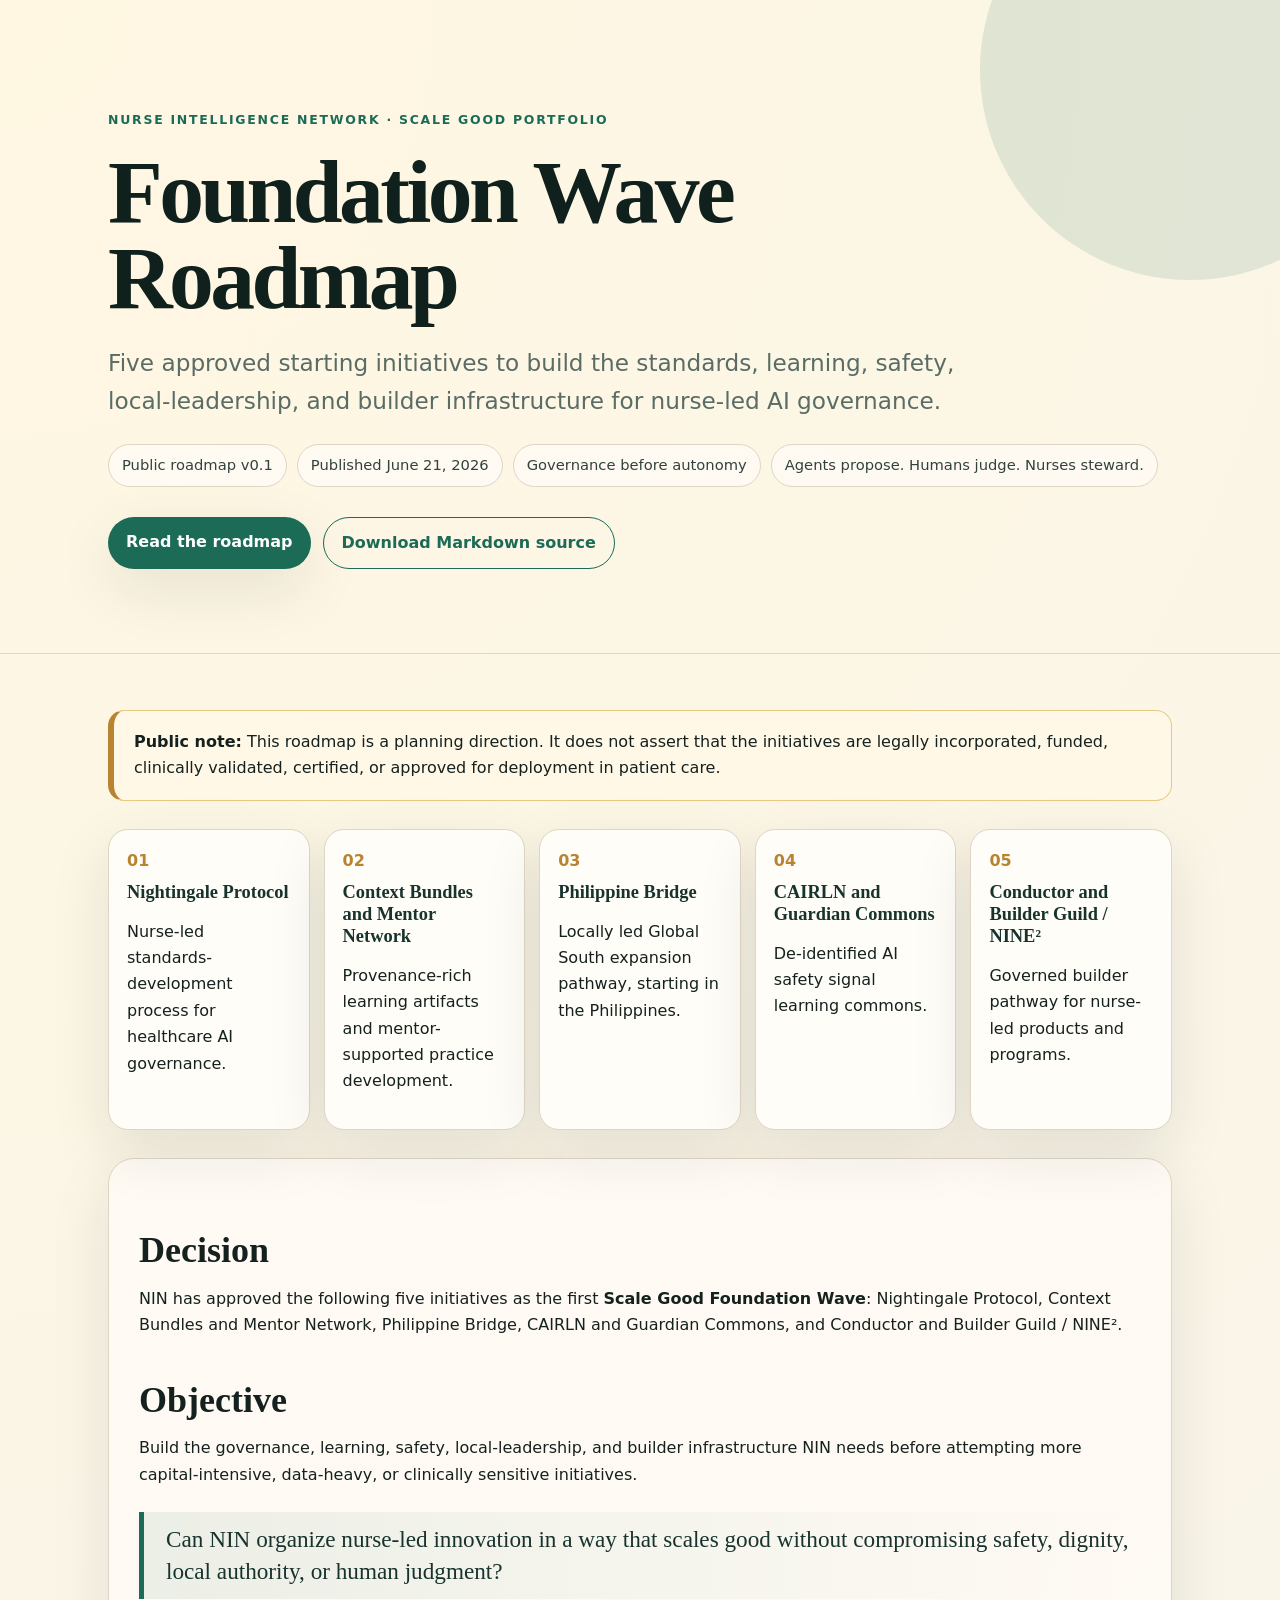
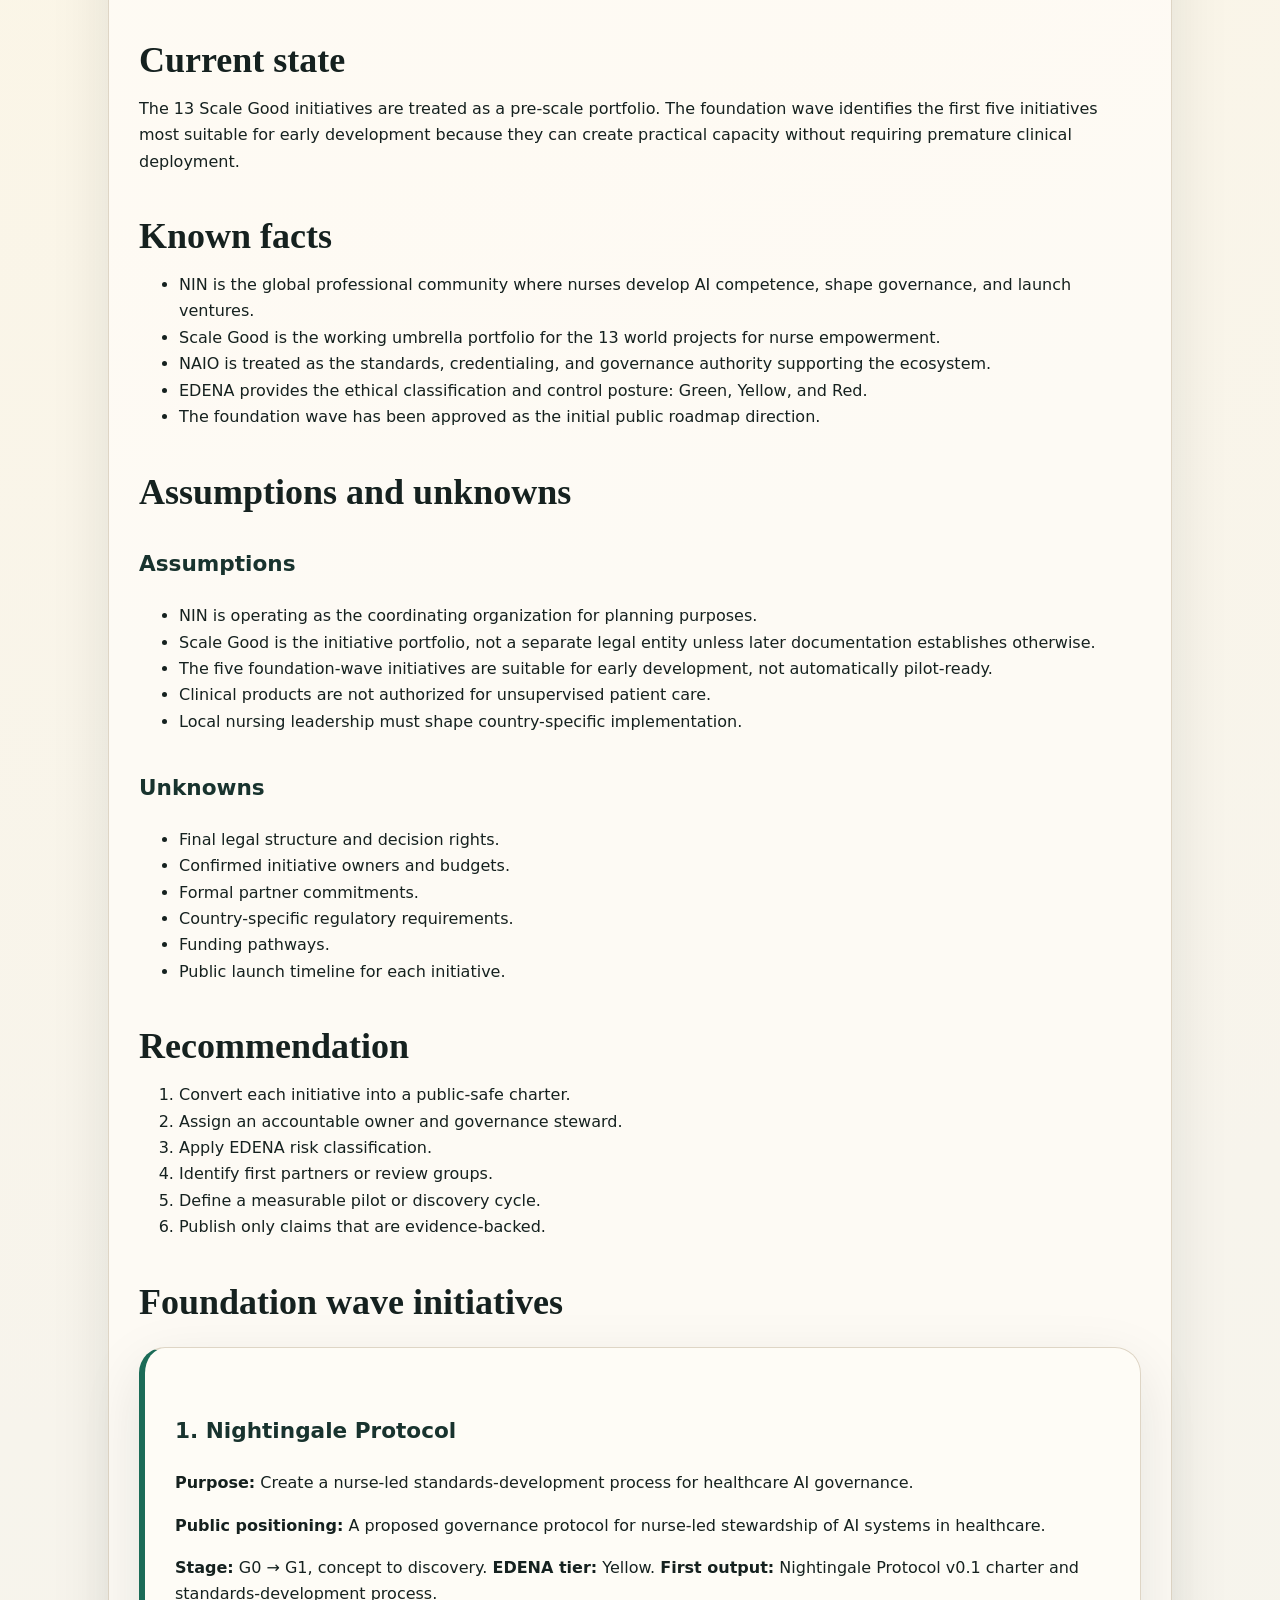
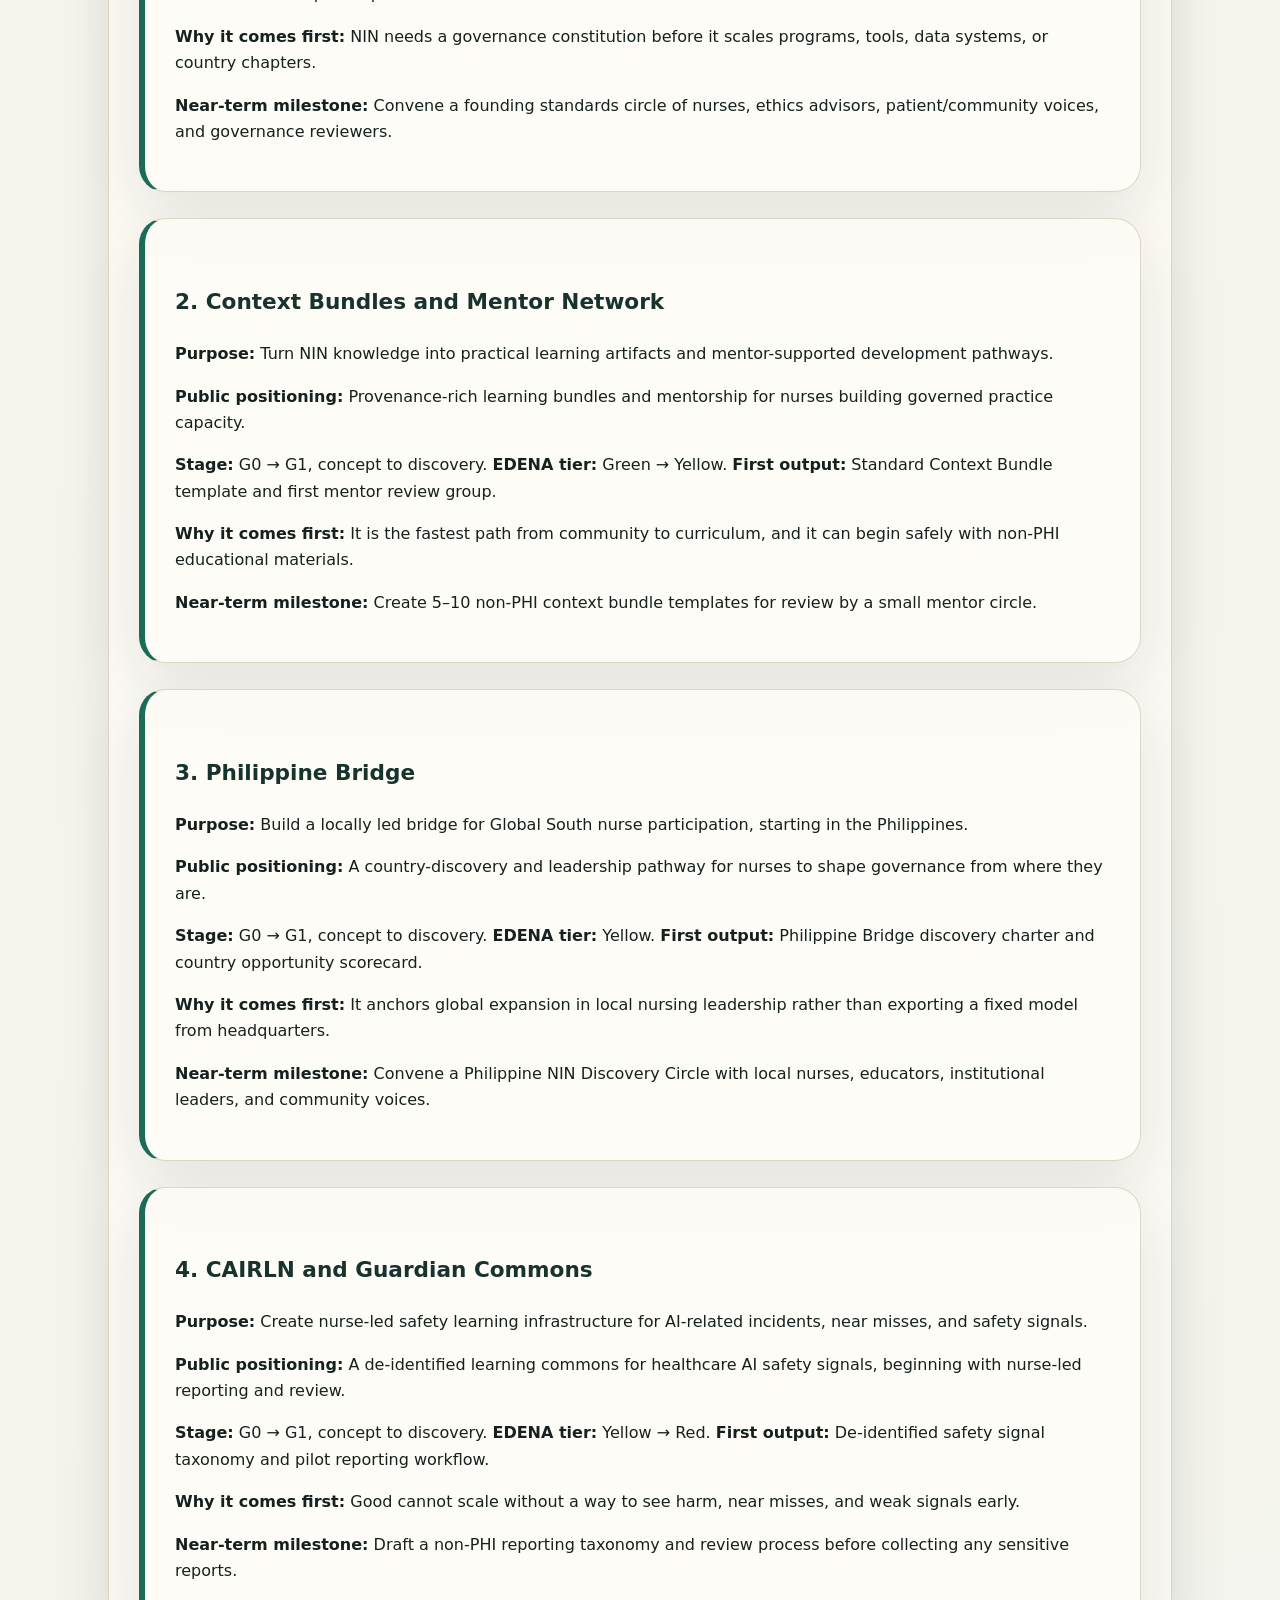
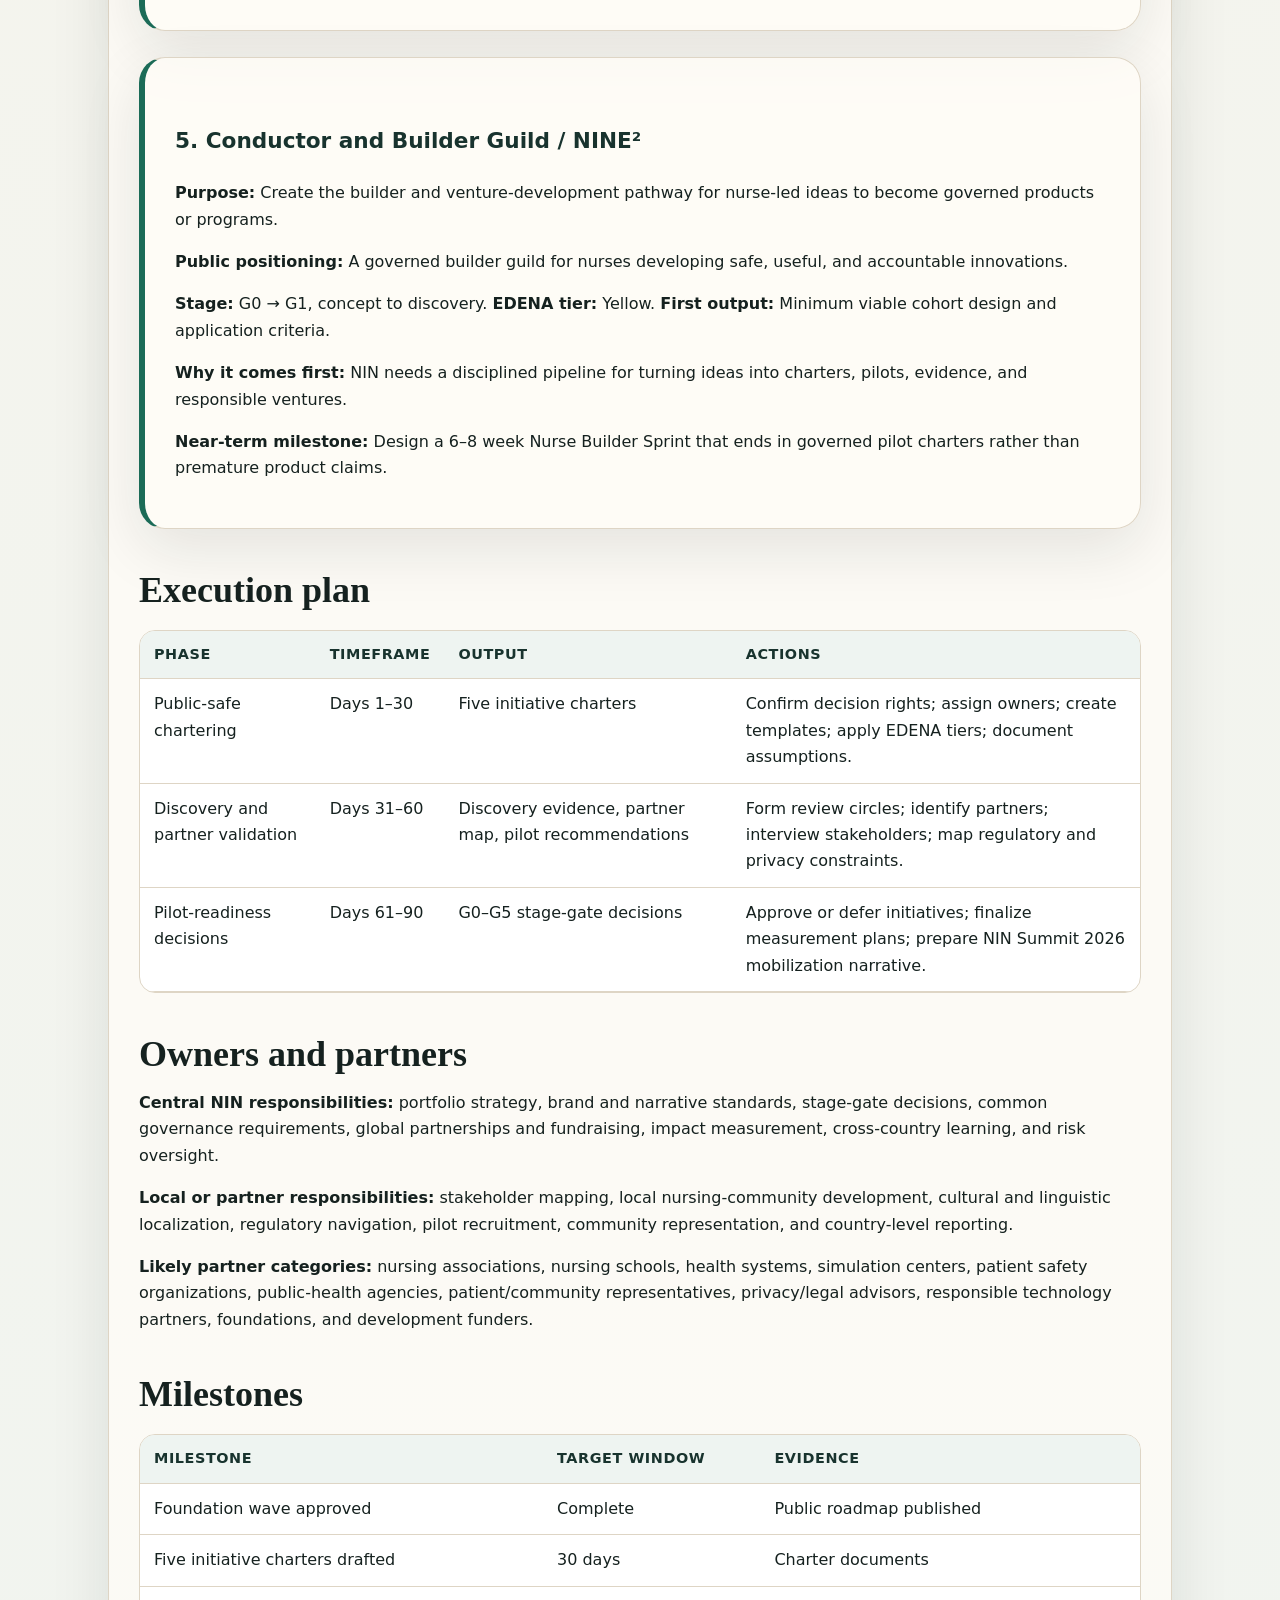
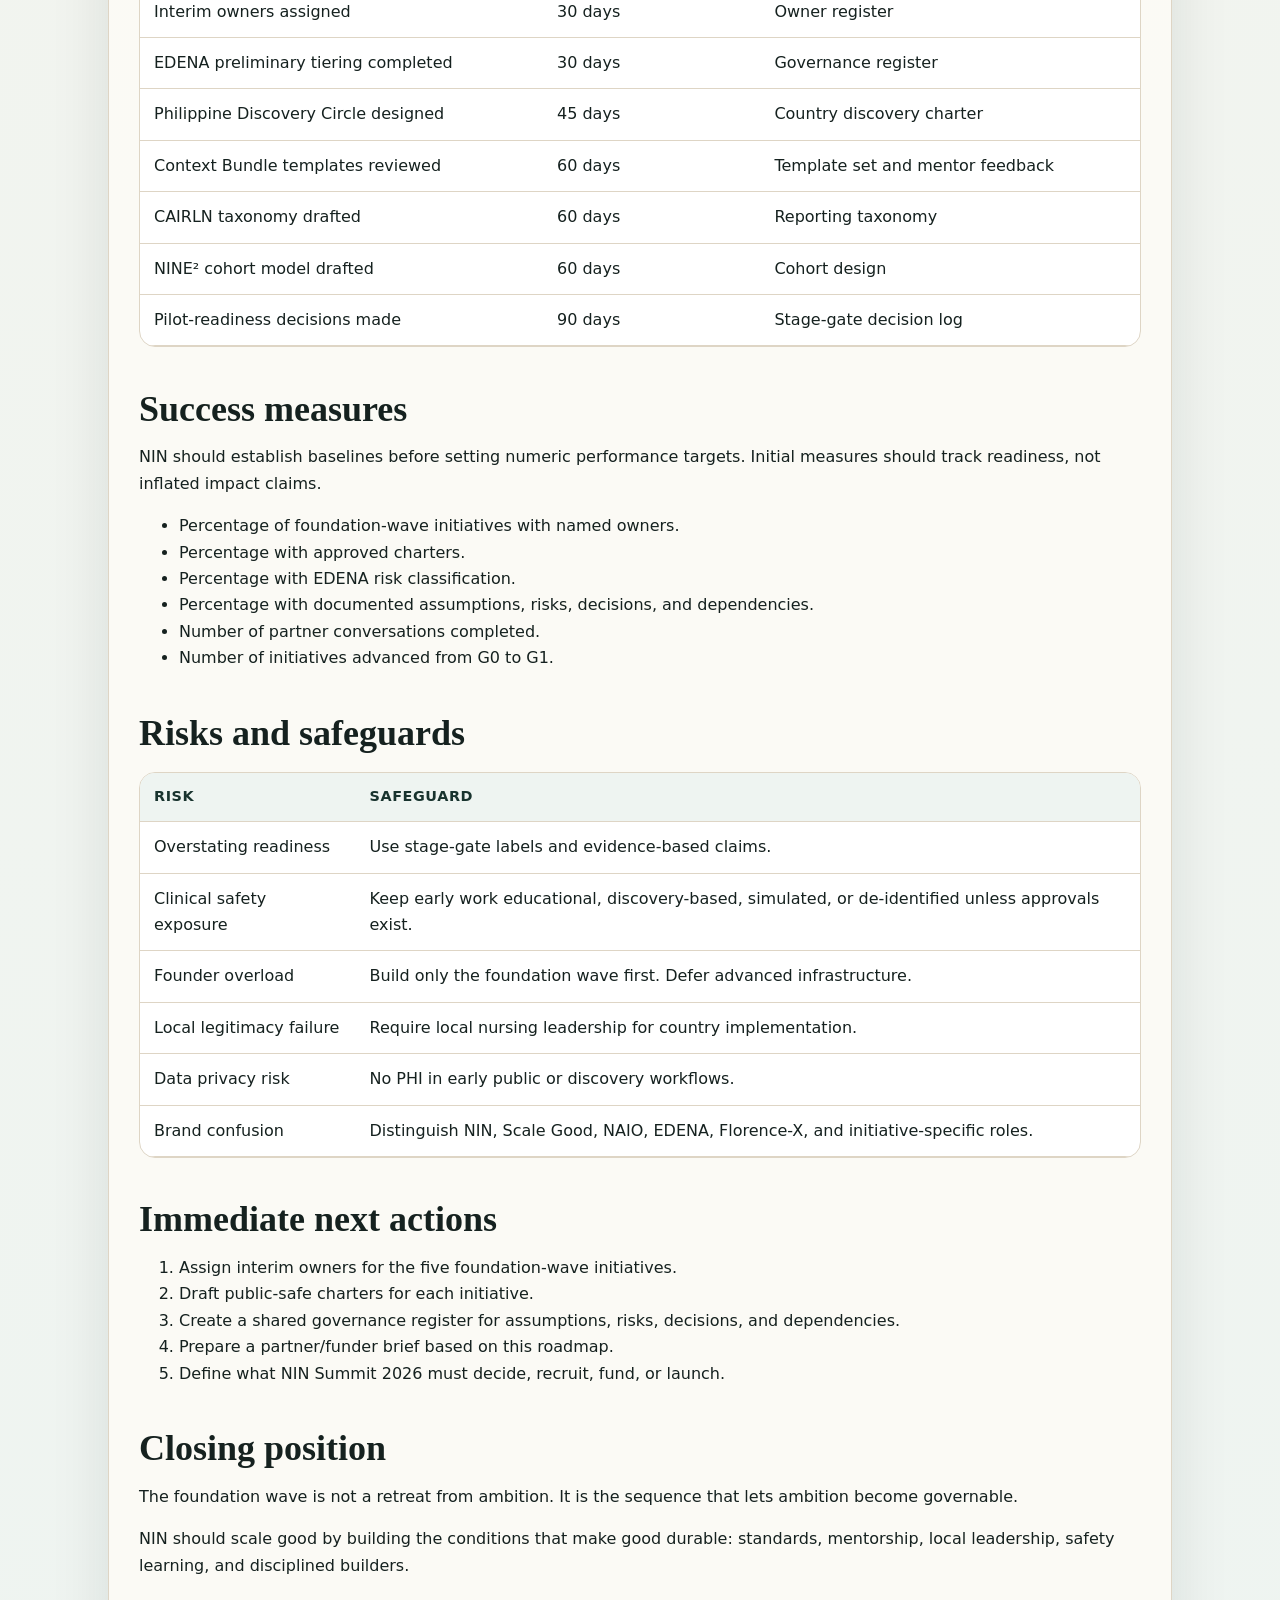
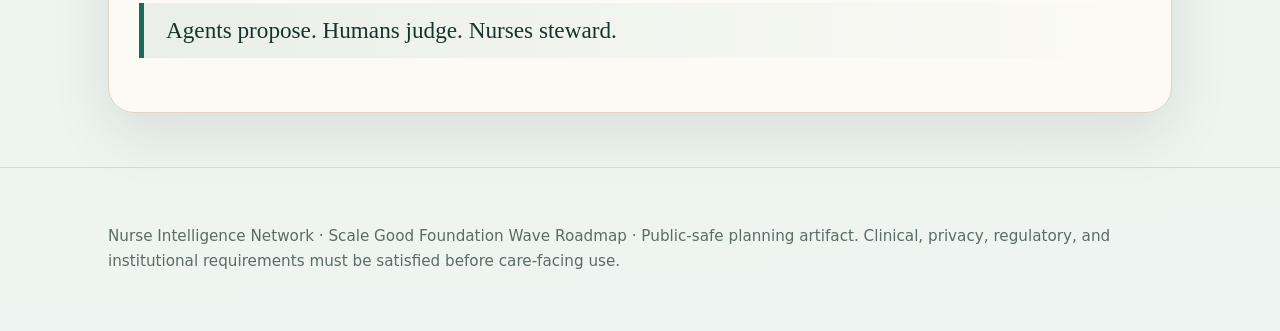
==== index.html @ 6e4630a0 "Publish Scale Good foundation wave roadmap" ====
<!doctype html>
<html lang="en">
<head>
  <meta charset="utf-8">
  <meta name="viewport" content="width=device-width, initial-scale=1">
  <title>Scale Good Foundation Wave Roadmap | Nurse Intelligence Network</title>
  <meta name="description" content="Public roadmap for the approved Scale Good Foundation Wave: five early initiatives for nurse-led AI governance, learning, safety, global leadership, and builder capacity.">
  <meta property="og:title" content="Scale Good Foundation Wave Roadmap">
  <meta property="og:description" content="NIN public roadmap for Nightingale Protocol, Context Bundles and Mentor Network, Philippine Bridge, CAIRLN and Guardian Commons, and NINE².">
  <meta property="og:type" content="website">
  <style>
    :root{--ink:#15211f;--muted:#5a6c66;--bg:#f7f4ec;--panel:#fffdf7;--line:#ded5c5;--green:#1b6b57;--gold:#b88431;--shadow:0 20px 60px rgba(21,33,31,.10)}
    *{box-sizing:border-box} body{margin:0;font-family:Inter,ui-sans-serif,system-ui,-apple-system,BlinkMacSystemFont,"Segoe UI",sans-serif;background:radial-gradient(circle at top left,#fff7e2 0,#f7f4ec 36%,#eef4f1 100%);color:var(--ink);line-height:1.65} a{color:var(--green);font-weight:700}.wrap{max-width:1120px;margin:0 auto;padding:28px}.hero{padding:82px 28px 56px;border-bottom:1px solid var(--line);position:relative;overflow:hidden}.hero:before{content:"";position:absolute;right:-120px;top:-140px;width:420px;height:420px;border-radius:50%;background:rgba(27,107,87,.12)}.eyebrow{letter-spacing:.14em;text-transform:uppercase;color:var(--green);font-weight:800;font-size:.78rem}.hero h1{font-family:Georgia,serif;font-size:clamp(2.5rem,7vw,5.7rem);line-height:.96;letter-spacing:-.04em;margin:.2em 0;color:#10201d;max-width:980px}.subtitle{font-size:clamp(1.1rem,2.1vw,1.45rem);max-width:860px;color:var(--muted)}.meta{display:flex;flex-wrap:wrap;gap:10px;margin-top:24px}.pill{border:1px solid var(--line);background:rgba(255,253,247,.72);border-radius:999px;padding:8px 13px;font-size:.92rem;color:#31423e}.cta{display:flex;flex-wrap:wrap;gap:12px;margin-top:30px}.btn{display:inline-block;text-decoration:none;border-radius:999px;padding:12px 18px;background:var(--green);color:#fff;box-shadow:var(--shadow)}.btn.secondary{background:transparent;color:var(--green);border:1px solid var(--green);box-shadow:none}.notice{background:#fff8e6;border:1px solid #e7c984;border-left:6px solid var(--gold);padding:18px 20px;border-radius:16px;margin:28px 0}.grid{display:grid;grid-template-columns:repeat(5,1fr);gap:14px;margin:28px 0}.card{background:var(--panel);border:1px solid var(--line);border-radius:20px;padding:18px;box-shadow:var(--shadow)}.card .num{color:var(--gold);font-weight:900}.card h3{font-family:Georgia,serif;margin:.35em 0;font-size:1.15rem;line-height:1.2}.section{background:rgba(255,253,247,.76);border:1px solid var(--line);border-radius:26px;padding:30px;margin:26px 0;box-shadow:var(--shadow)}main{padding:20px 0 70px}h2{font-family:Georgia,serif;font-size:2.25rem;line-height:1.05;margin:1.2em 0 .4em}h3{font-size:1.35rem;margin-top:1.6em;color:#18332e}.table-wrap{overflow-x:auto;margin:20px 0;border:1px solid var(--line);border-radius:16px;background:#fff}table{border-collapse:collapse;width:100%;min-width:720px}th,td{padding:12px 14px;border-bottom:1px solid var(--line);text-align:left;vertical-align:top}th{background:#eef4f1;color:#18332e;font-size:.9rem;text-transform:uppercase;letter-spacing:.04em}blockquote{font-family:Georgia,serif;font-size:1.45rem;line-height:1.35;color:#18332e;border-left:5px solid var(--green);padding:12px 0 12px 22px;margin:24px 0;background:linear-gradient(90deg,rgba(27,107,87,.08),transparent)}code{background:#eef4f1;border-radius:5px;padding:1px 5px}.initiative{border-left:6px solid var(--green)}.footer{border-top:1px solid var(--line);padding:28px;color:var(--muted);font-size:.95rem}.skip{position:absolute;left:-999px}.skip:focus{left:20px;top:20px;background:#fff;padding:10px;z-index:10}@media(max-width:900px){.grid{grid-template-columns:1fr 1fr}.hero{padding-top:56px}.section{padding:22px}}@media(max-width:560px){.grid{grid-template-columns:1fr}.wrap{padding:18px}.hero h1{letter-spacing:-.025em}.meta{display:block}.pill{display:inline-block;margin:4px 2px}.section{border-radius:18px}}
  </style>
</head>
<body>
<a class="skip" href="#main">Skip to content</a>
<header class="hero">
  <div class="wrap">
    <div class="eyebrow">Nurse Intelligence Network · Scale Good Portfolio</div>
    <h1>Foundation Wave Roadmap</h1>
    <p class="subtitle">Five approved starting initiatives to build the standards, learning, safety, local-leadership, and builder infrastructure for nurse-led AI governance.</p>
    <div class="meta">
      <span class="pill">Public roadmap v0.1</span>
      <span class="pill">Published June 21, 2026</span>
      <span class="pill">Governance before autonomy</span>
      <span class="pill">Agents propose. Humans judge. Nurses steward.</span>
    </div>
    <div class="cta">
      <a class="btn" href="#roadmap">Read the roadmap</a>
      <a class="btn secondary" href="assets/scale-good-foundation-wave-roadmap.md">Download Markdown source</a>
    </div>
  </div>
</header>
<main id="main" class="wrap">
  <section class="notice" aria-label="public safety note"><strong>Public note:</strong> This roadmap is a planning direction. It does not assert that the initiatives are legally incorporated, funded, clinically validated, certified, or approved for deployment in patient care.</section>
  <section class="grid" aria-label="foundation wave initiatives">
    <article class="card"><div class="num">01</div><h3>Nightingale Protocol</h3><p>Nurse-led standards-development process for healthcare AI governance.</p></article>
    <article class="card"><div class="num">02</div><h3>Context Bundles and Mentor Network</h3><p>Provenance-rich learning artifacts and mentor-supported practice development.</p></article>
    <article class="card"><div class="num">03</div><h3>Philippine Bridge</h3><p>Locally led Global South expansion pathway, starting in the Philippines.</p></article>
    <article class="card"><div class="num">04</div><h3>CAIRLN and Guardian Commons</h3><p>De-identified AI safety signal learning commons.</p></article>
    <article class="card"><div class="num">05</div><h3>Conductor and Builder Guild / NINE²</h3><p>Governed builder pathway for nurse-led products and programs.</p></article>
  </section>
  <section id="roadmap" class="section">
    <h2>Decision</h2>
    <p>NIN has approved the following five initiatives as the first <strong>Scale Good Foundation Wave</strong>: Nightingale Protocol, Context Bundles and Mentor Network, Philippine Bridge, CAIRLN and Guardian Commons, and Conductor and Builder Guild / NINE².</p>
    <h2>Objective</h2>
    <p>Build the governance, learning, safety, local-leadership, and builder infrastructure NIN needs before attempting more capital-intensive, data-heavy, or clinically sensitive initiatives.</p>
    <blockquote>Can NIN organize nurse-led innovation in a way that scales good without compromising safety, dignity, local authority, or human judgment?</blockquote>
    <h2>Current state</h2>
    <p>The 13 Scale Good initiatives are treated as a pre-scale portfolio. The foundation wave identifies the first five initiatives most suitable for early development because they can create practical capacity without requiring premature clinical deployment.</p>
    <h2>Known facts</h2>
    <ul>
      <li>NIN is the global professional community where nurses develop AI competence, shape governance, and launch ventures.</li>
      <li>Scale Good is the working umbrella portfolio for the 13 world projects for nurse empowerment.</li>
      <li>NAIO is treated as the standards, credentialing, and governance authority supporting the ecosystem.</li>
      <li>EDENA provides the ethical classification and control posture: Green, Yellow, and Red.</li>
      <li>The foundation wave has been approved as the initial public roadmap direction.</li>
    </ul>
    <h2>Assumptions and unknowns</h2>
    <h3>Assumptions</h3>
    <ul>
      <li>NIN is operating as the coordinating organization for planning purposes.</li>
      <li>Scale Good is the initiative portfolio, not a separate legal entity unless later documentation establishes otherwise.</li>
      <li>The five foundation-wave initiatives are suitable for early development, not automatically pilot-ready.</li>
      <li>Clinical products are not authorized for unsupervised patient care.</li>
      <li>Local nursing leadership must shape country-specific implementation.</li>
    </ul>
    <h3>Unknowns</h3>
    <ul>
      <li>Final legal structure and decision rights.</li>
      <li>Confirmed initiative owners and budgets.</li>
      <li>Formal partner commitments.</li>
      <li>Country-specific regulatory requirements.</li>
      <li>Funding pathways.</li>
      <li>Public launch timeline for each initiative.</li>
    </ul>
    <h2>Recommendation</h2>
    <ol>
      <li>Convert each initiative into a public-safe charter.</li>
      <li>Assign an accountable owner and governance steward.</li>
      <li>Apply EDENA risk classification.</li>
      <li>Identify first partners or review groups.</li>
      <li>Define a measurable pilot or discovery cycle.</li>
      <li>Publish only claims that are evidence-backed.</li>
    </ol>
    <h2>Foundation wave initiatives</h2>
    <article class="section initiative"><h3>1. Nightingale Protocol</h3><p><strong>Purpose:</strong> Create a nurse-led standards-development process for healthcare AI governance.</p><p><strong>Public positioning:</strong> A proposed governance protocol for nurse-led stewardship of AI systems in healthcare.</p><p><strong>Stage:</strong> G0 → G1, concept to discovery. <strong>EDENA tier:</strong> Yellow. <strong>First output:</strong> Nightingale Protocol v0.1 charter and standards-development process.</p><p><strong>Why it comes first:</strong> NIN needs a governance constitution before it scales programs, tools, data systems, or country chapters.</p><p><strong>Near-term milestone:</strong> Convene a founding standards circle of nurses, ethics advisors, patient/community voices, and governance reviewers.</p></article>
    <article class="section initiative"><h3>2. Context Bundles and Mentor Network</h3><p><strong>Purpose:</strong> Turn NIN knowledge into practical learning artifacts and mentor-supported development pathways.</p><p><strong>Public positioning:</strong> Provenance-rich learning bundles and mentorship for nurses building governed practice capacity.</p><p><strong>Stage:</strong> G0 → G1, concept to discovery. <strong>EDENA tier:</strong> Green → Yellow. <strong>First output:</strong> Standard Context Bundle template and first mentor review group.</p><p><strong>Why it comes first:</strong> It is the fastest path from community to curriculum, and it can begin safely with non-PHI educational materials.</p><p><strong>Near-term milestone:</strong> Create 5–10 non-PHI context bundle templates for review by a small mentor circle.</p></article>
    <article class="section initiative"><h3>3. Philippine Bridge</h3><p><strong>Purpose:</strong> Build a locally led bridge for Global South nurse participation, starting in the Philippines.</p><p><strong>Public positioning:</strong> A country-discovery and leadership pathway for nurses to shape governance from where they are.</p><p><strong>Stage:</strong> G0 → G1, concept to discovery. <strong>EDENA tier:</strong> Yellow. <strong>First output:</strong> Philippine Bridge discovery charter and country opportunity scorecard.</p><p><strong>Why it comes first:</strong> It anchors global expansion in local nursing leadership rather than exporting a fixed model from headquarters.</p><p><strong>Near-term milestone:</strong> Convene a Philippine NIN Discovery Circle with local nurses, educators, institutional leaders, and community voices.</p></article>
    <article class="section initiative"><h3>4. CAIRLN and Guardian Commons</h3><p><strong>Purpose:</strong> Create nurse-led safety learning infrastructure for AI-related incidents, near misses, and safety signals.</p><p><strong>Public positioning:</strong> A de-identified learning commons for healthcare AI safety signals, beginning with nurse-led reporting and review.</p><p><strong>Stage:</strong> G0 → G1, concept to discovery. <strong>EDENA tier:</strong> Yellow → Red. <strong>First output:</strong> De-identified safety signal taxonomy and pilot reporting workflow.</p><p><strong>Why it comes first:</strong> Good cannot scale without a way to see harm, near misses, and weak signals early.</p><p><strong>Near-term milestone:</strong> Draft a non-PHI reporting taxonomy and review process before collecting any sensitive reports.</p></article>
    <article class="section initiative"><h3>5. Conductor and Builder Guild / NINE²</h3><p><strong>Purpose:</strong> Create the builder and venture-development pathway for nurse-led ideas to become governed products or programs.</p><p><strong>Public positioning:</strong> A governed builder guild for nurses developing safe, useful, and accountable innovations.</p><p><strong>Stage:</strong> G0 → G1, concept to discovery. <strong>EDENA tier:</strong> Yellow. <strong>First output:</strong> Minimum viable cohort design and application criteria.</p><p><strong>Why it comes first:</strong> NIN needs a disciplined pipeline for turning ideas into charters, pilots, evidence, and responsible ventures.</p><p><strong>Near-term milestone:</strong> Design a 6–8 week Nurse Builder Sprint that ends in governed pilot charters rather than premature product claims.</p></article>
    <h2>Execution plan</h2>
    <div class="table-wrap"><table><thead><tr><th>Phase</th><th>Timeframe</th><th>Output</th><th>Actions</th></tr></thead><tbody>
      <tr><td>Public-safe chartering</td><td>Days 1–30</td><td>Five initiative charters</td><td>Confirm decision rights; assign owners; create templates; apply EDENA tiers; document assumptions.</td></tr>
      <tr><td>Discovery and partner validation</td><td>Days 31–60</td><td>Discovery evidence, partner map, pilot recommendations</td><td>Form review circles; identify partners; interview stakeholders; map regulatory and privacy constraints.</td></tr>
      <tr><td>Pilot-readiness decisions</td><td>Days 61–90</td><td>G0–G5 stage-gate decisions</td><td>Approve or defer initiatives; finalize measurement plans; prepare NIN Summit 2026 mobilization narrative.</td></tr>
    </tbody></table></div>
    <h2>Owners and partners</h2>
    <p><strong>Central NIN responsibilities:</strong> portfolio strategy, brand and narrative standards, stage-gate decisions, common governance requirements, global partnerships and fundraising, impact measurement, cross-country learning, and risk oversight.</p>
    <p><strong>Local or partner responsibilities:</strong> stakeholder mapping, local nursing-community development, cultural and linguistic localization, regulatory navigation, pilot recruitment, community representation, and country-level reporting.</p>
    <p><strong>Likely partner categories:</strong> nursing associations, nursing schools, health systems, simulation centers, patient safety organizations, public-health agencies, patient/community representatives, privacy/legal advisors, responsible technology partners, foundations, and development funders.</p>
    <h2>Milestones</h2>
    <div class="table-wrap"><table><thead><tr><th>Milestone</th><th>Target window</th><th>Evidence</th></tr></thead><tbody>
      <tr><td>Foundation wave approved</td><td>Complete</td><td>Public roadmap published</td></tr>
      <tr><td>Five initiative charters drafted</td><td>30 days</td><td>Charter documents</td></tr>
      <tr><td>Interim owners assigned</td><td>30 days</td><td>Owner register</td></tr>
      <tr><td>EDENA preliminary tiering completed</td><td>30 days</td><td>Governance register</td></tr>
      <tr><td>Philippine Discovery Circle designed</td><td>45 days</td><td>Country discovery charter</td></tr>
      <tr><td>Context Bundle templates reviewed</td><td>60 days</td><td>Template set and mentor feedback</td></tr>
      <tr><td>CAIRLN taxonomy drafted</td><td>60 days</td><td>Reporting taxonomy</td></tr>
      <tr><td>NINE² cohort model drafted</td><td>60 days</td><td>Cohort design</td></tr>
      <tr><td>Pilot-readiness decisions made</td><td>90 days</td><td>Stage-gate decision log</td></tr>
    </tbody></table></div>
    <h2>Success measures</h2>
    <p>NIN should establish baselines before setting numeric performance targets. Initial measures should track readiness, not inflated impact claims.</p>
    <ul><li>Percentage of foundation-wave initiatives with named owners.</li><li>Percentage with approved charters.</li><li>Percentage with EDENA risk classification.</li><li>Percentage with documented assumptions, risks, decisions, and dependencies.</li><li>Number of partner conversations completed.</li><li>Number of initiatives advanced from G0 to G1.</li></ul>
    <h2>Risks and safeguards</h2>
    <div class="table-wrap"><table><thead><tr><th>Risk</th><th>Safeguard</th></tr></thead><tbody>
      <tr><td>Overstating readiness</td><td>Use stage-gate labels and evidence-based claims.</td></tr><tr><td>Clinical safety exposure</td><td>Keep early work educational, discovery-based, simulated, or de-identified unless approvals exist.</td></tr><tr><td>Founder overload</td><td>Build only the foundation wave first. Defer advanced infrastructure.</td></tr><tr><td>Local legitimacy failure</td><td>Require local nursing leadership for country implementation.</td></tr><tr><td>Data privacy risk</td><td>No PHI in early public or discovery workflows.</td></tr><tr><td>Brand confusion</td><td>Distinguish NIN, Scale Good, NAIO, EDENA, Florence-X, and initiative-specific roles.</td></tr>
    </tbody></table></div>
    <h2>Immediate next actions</h2>
    <ol><li>Assign interim owners for the five foundation-wave initiatives.</li><li>Draft public-safe charters for each initiative.</li><li>Create a shared governance register for assumptions, risks, decisions, and dependencies.</li><li>Prepare a partner/funder brief based on this roadmap.</li><li>Define what NIN Summit 2026 must decide, recruit, fund, or launch.</li></ol>
    <h2>Closing position</h2>
    <p>The foundation wave is not a retreat from ambition. It is the sequence that lets ambition become governable.</p>
    <p>NIN should scale good by building the conditions that make good durable: standards, mentorship, local leadership, safety learning, and disciplined builders.</p>
    <blockquote>Agents propose. Humans judge. Nurses steward.</blockquote>
  </section>
</main>
<footer class="footer"><div class="wrap">Nurse Intelligence Network · Scale Good Foundation Wave Roadmap · Public-safe planning artifact. Clinical, privacy, regulatory, and institutional requirements must be satisfied before care-facing use.</div></footer>
</body>
</html>
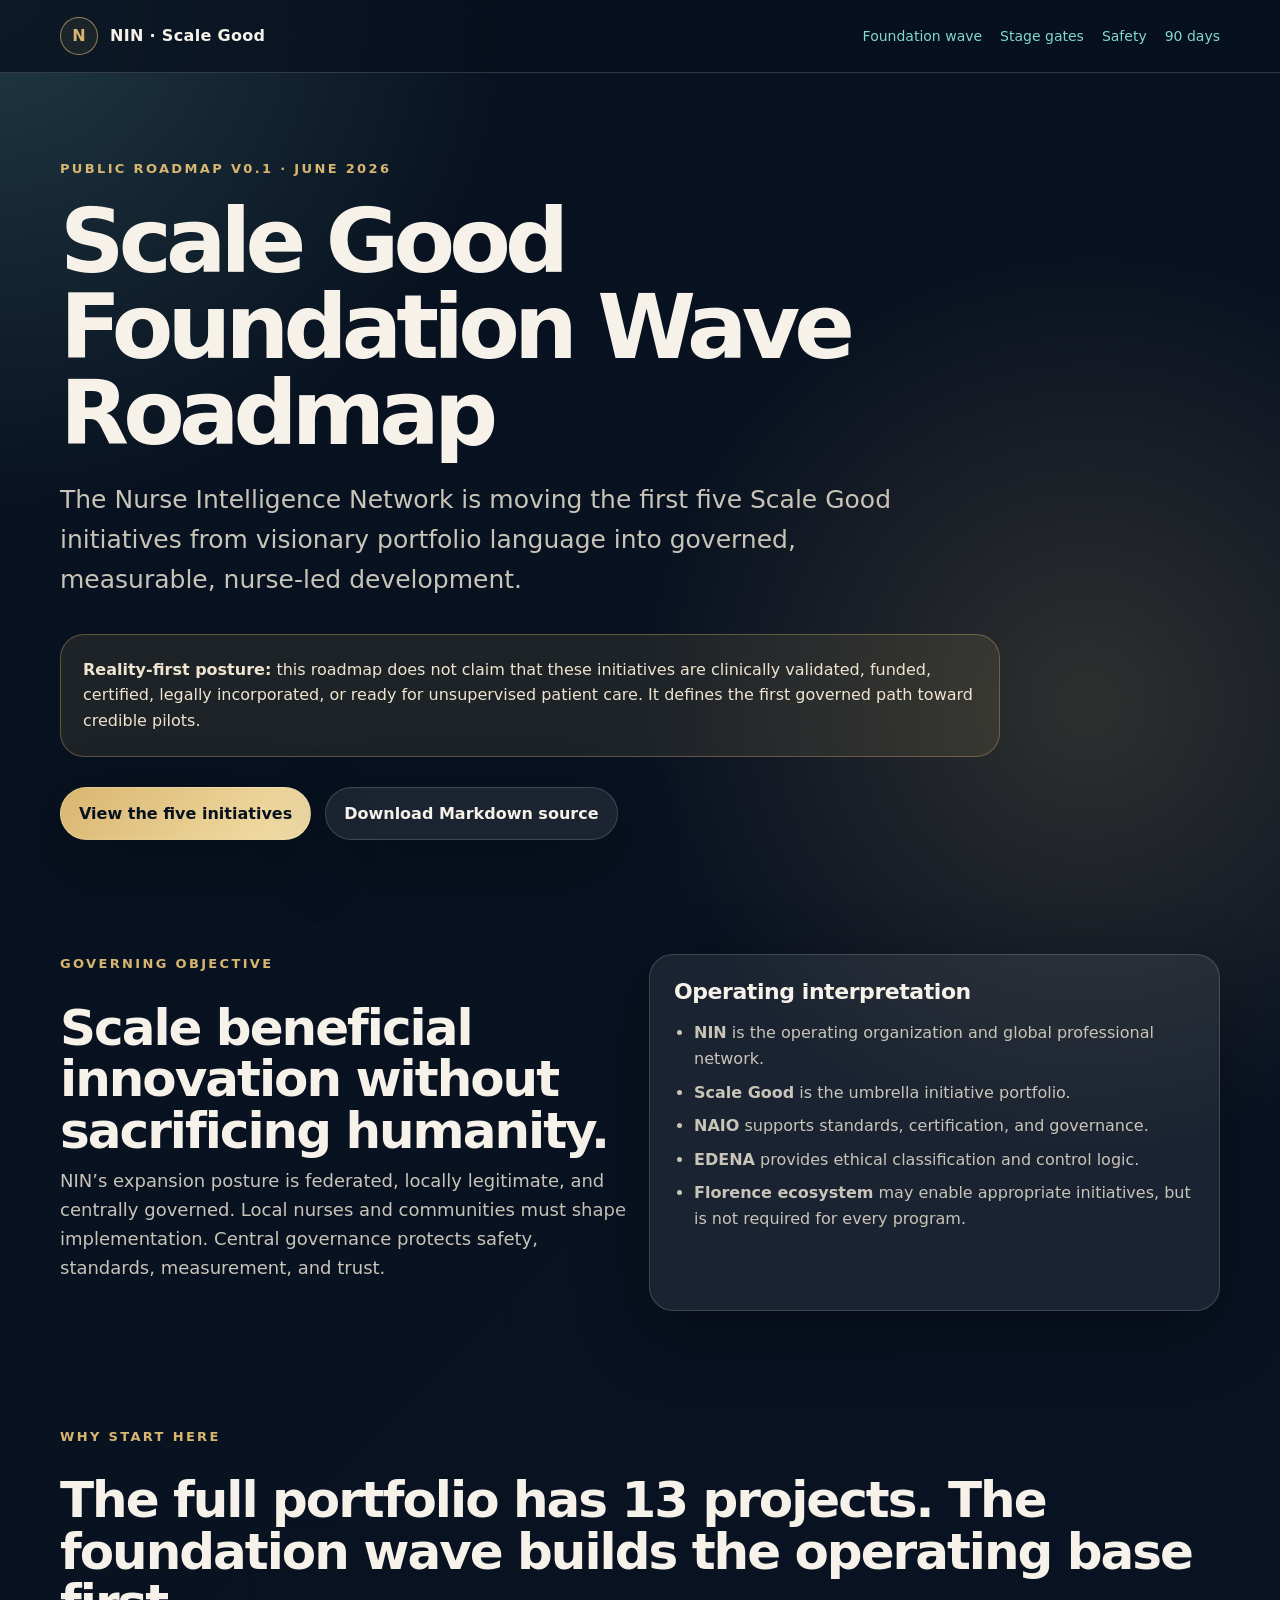
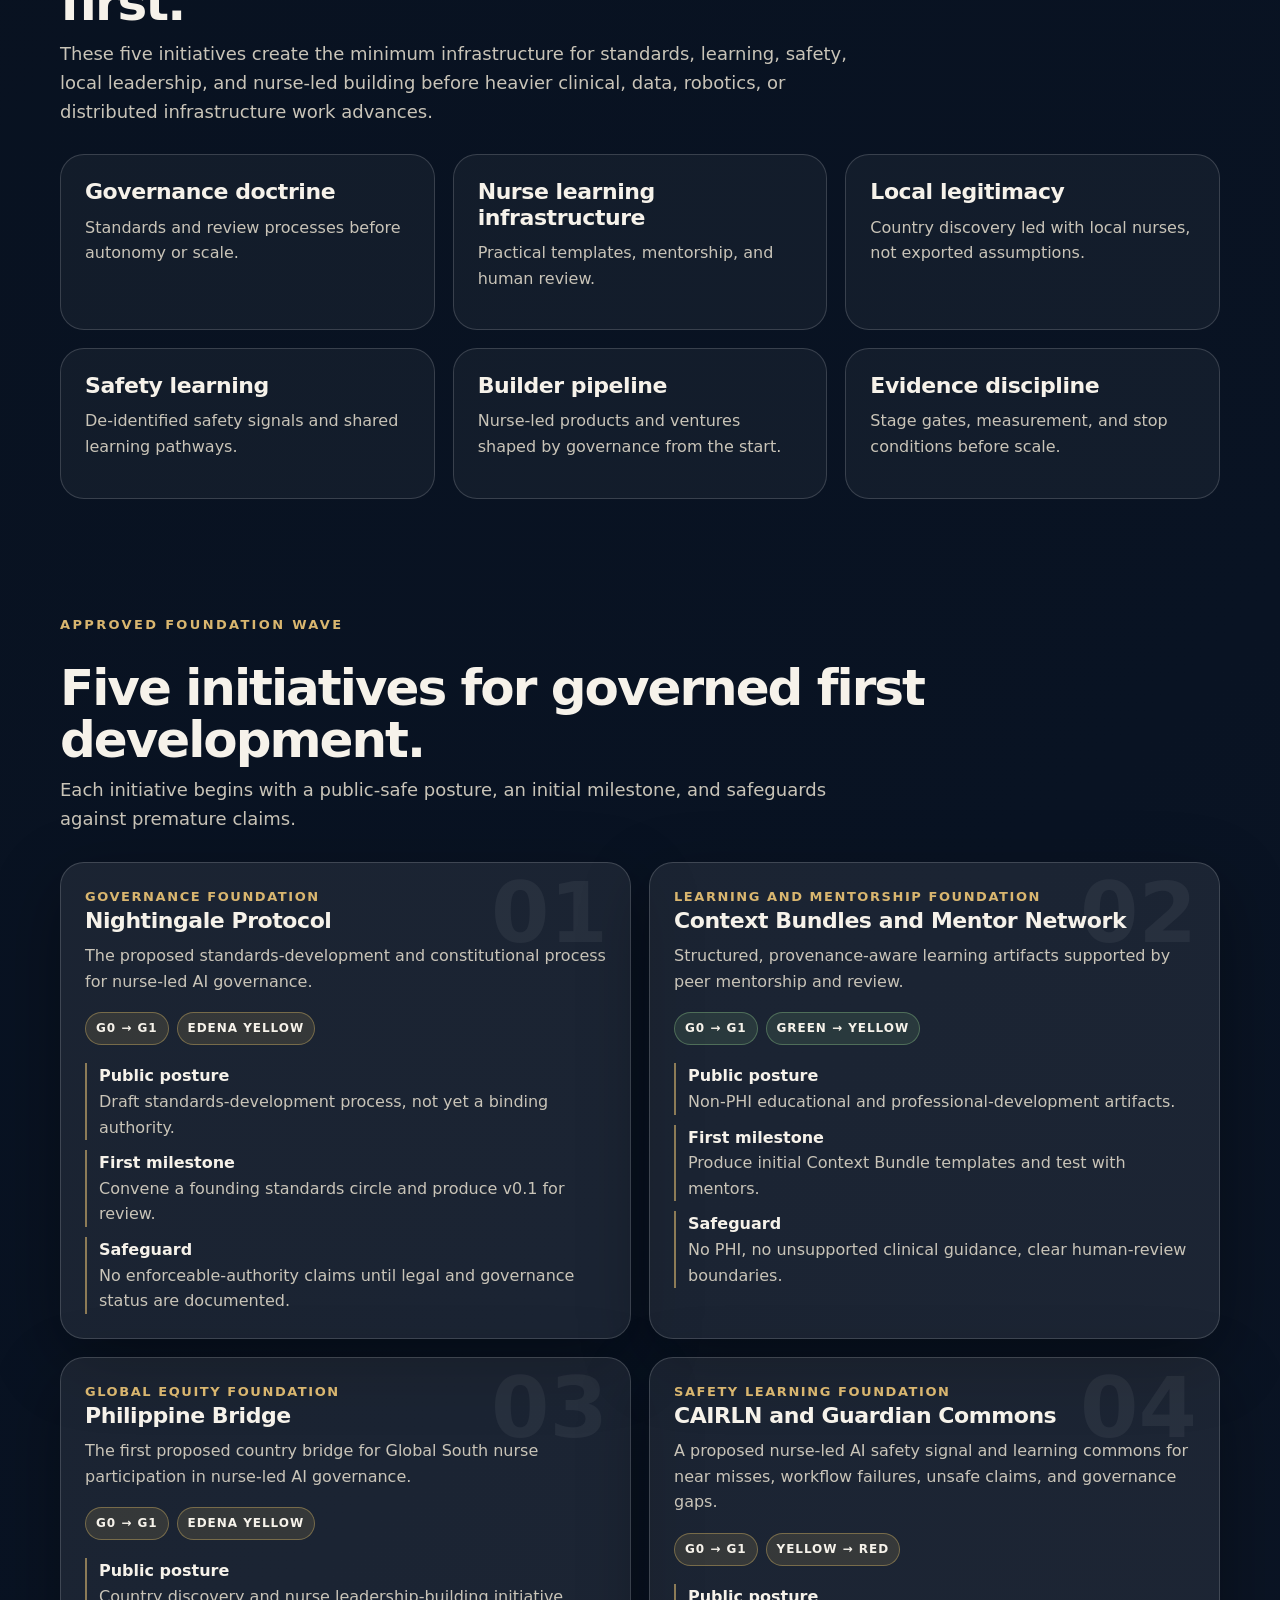
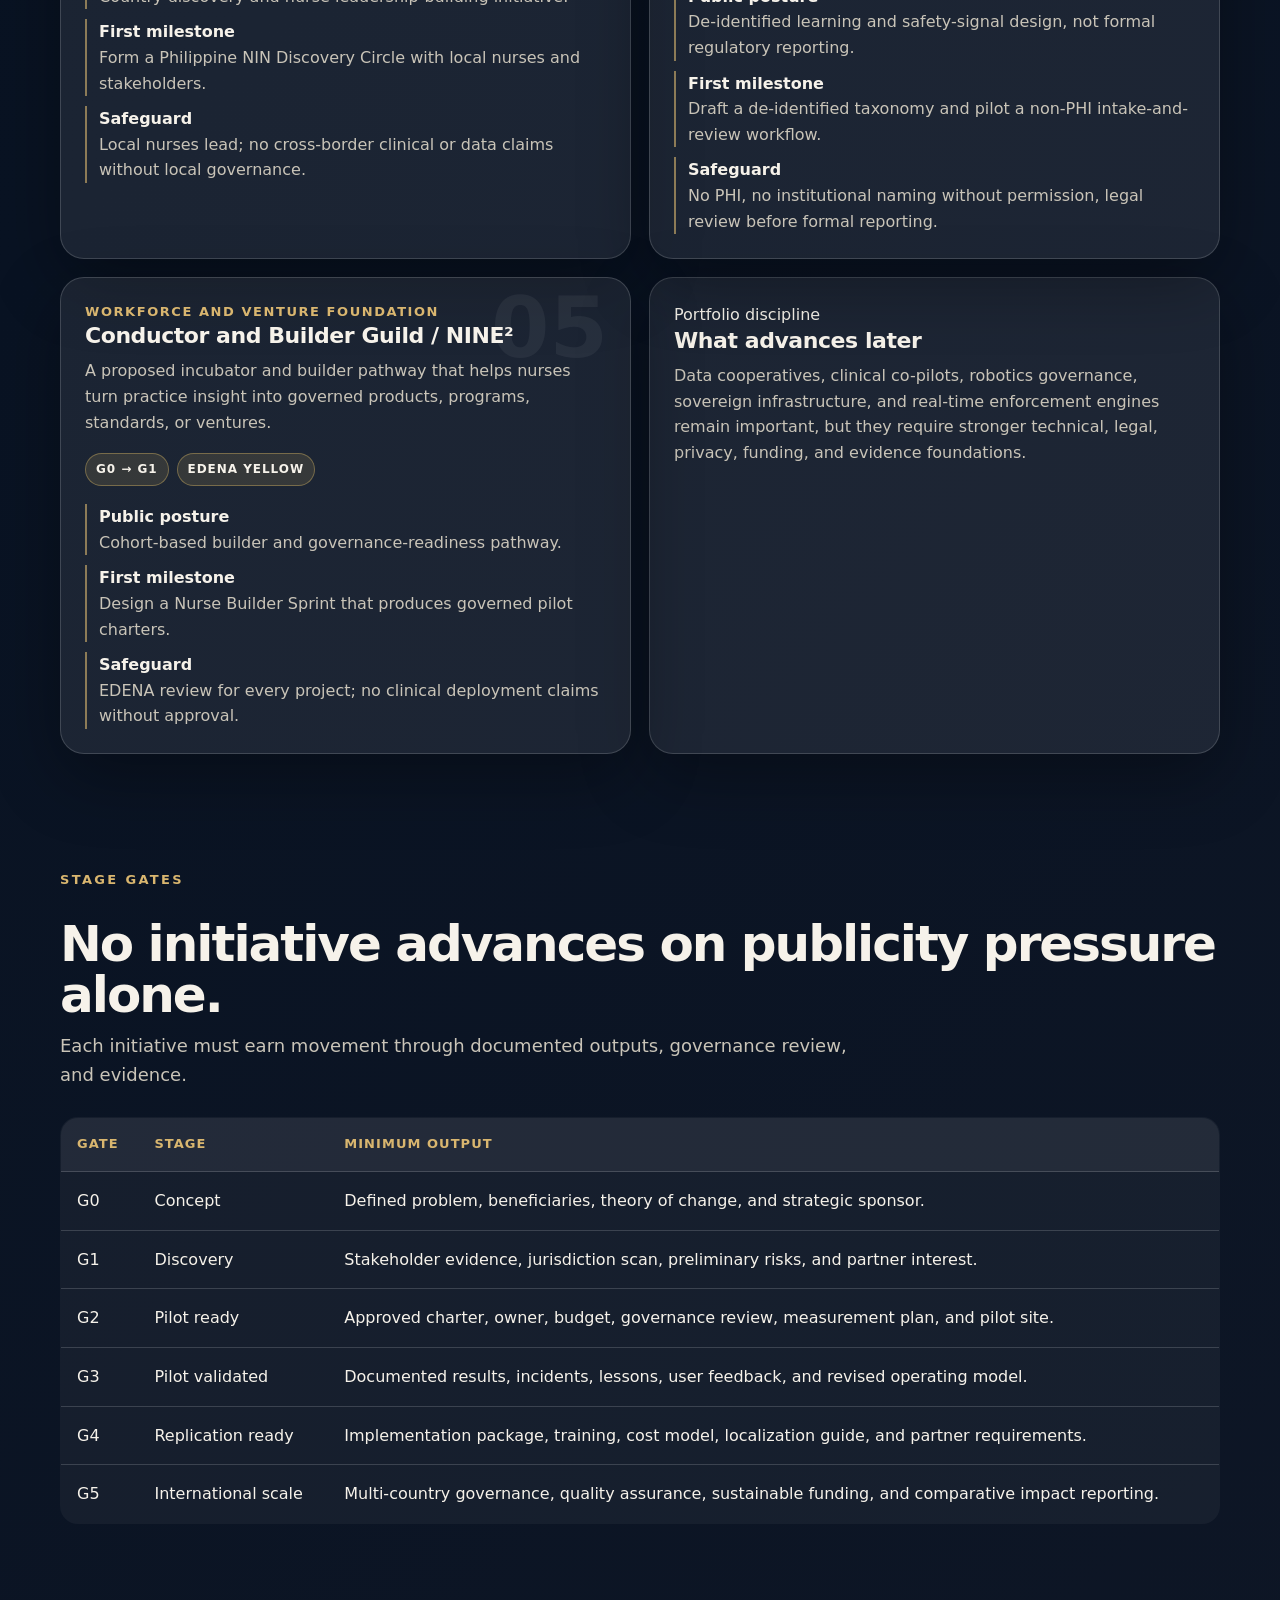
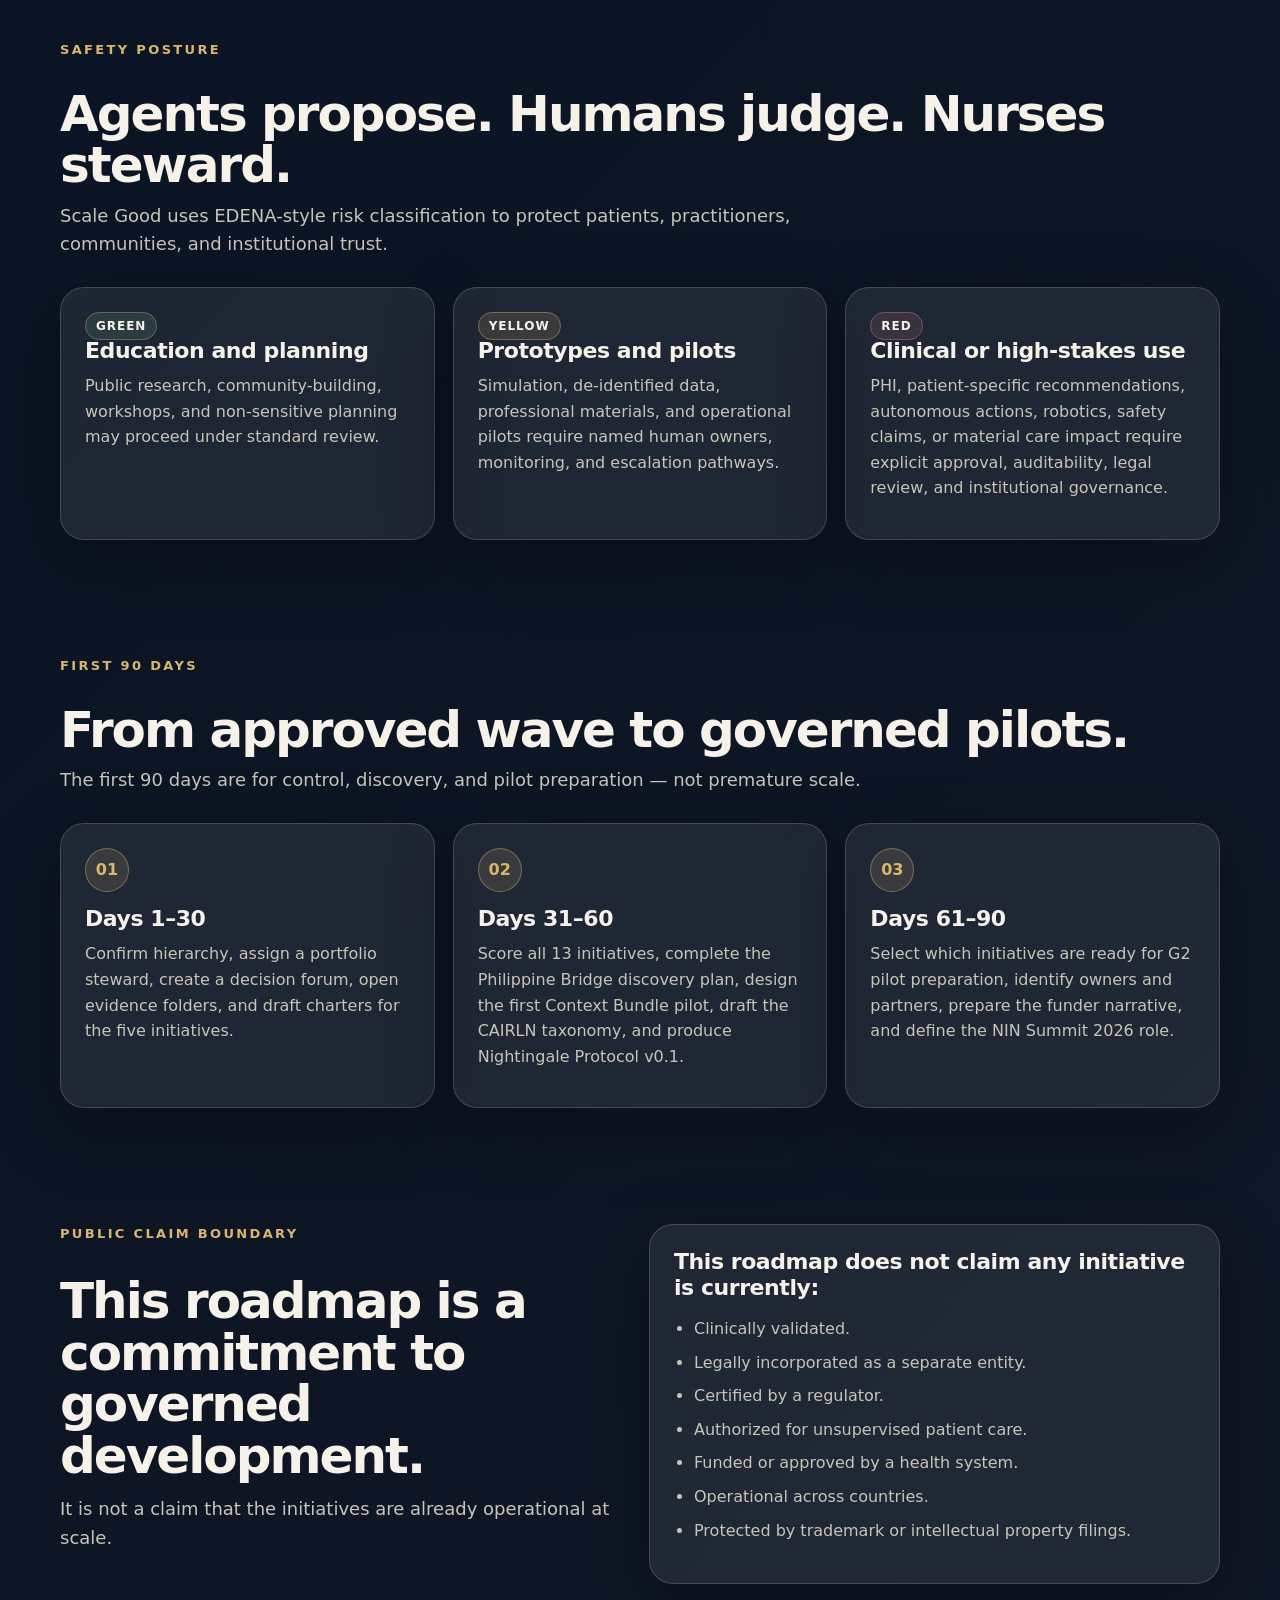
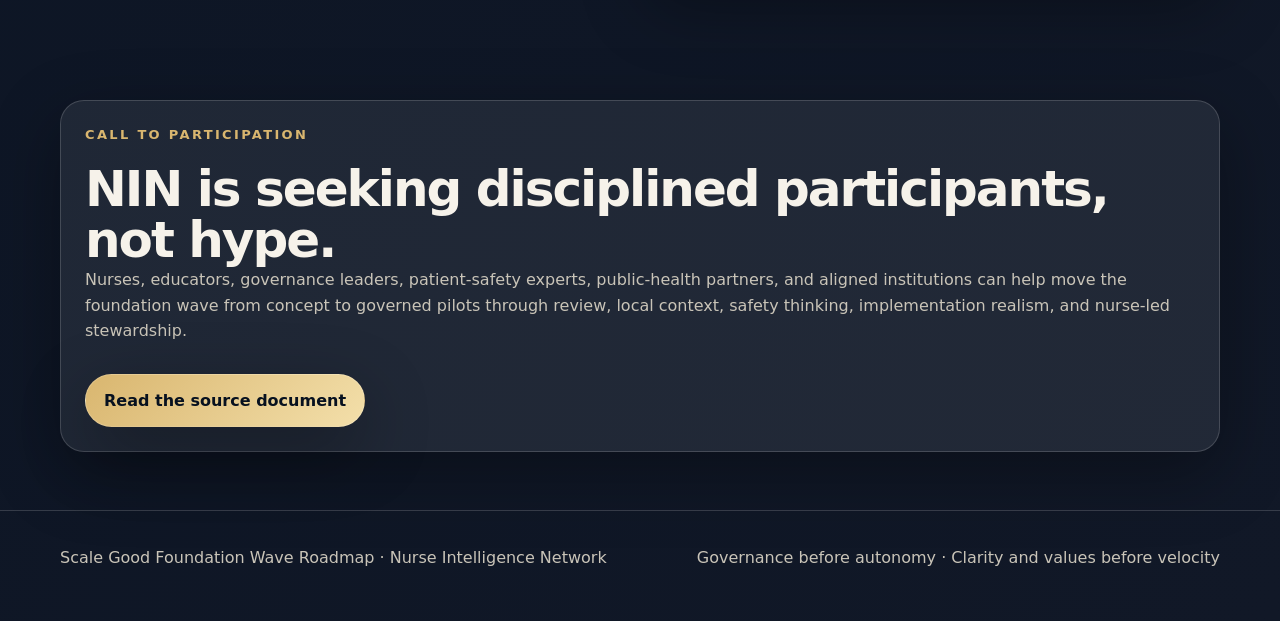
==== commit b0f07715: "Update Scale Good foundation wave roadmap" ====
--- a/index.html
+++ b/index.html
@@ -1,132 +1,341 @@
 <!doctype html>
 <html lang="en">
 <head>
-  <meta charset="utf-8">
-  <meta name="viewport" content="width=device-width, initial-scale=1">
+  <meta charset="utf-8" />
+  <meta name="viewport" content="width=device-width, initial-scale=1" />
   <title>Scale Good Foundation Wave Roadmap | Nurse Intelligence Network</title>
-  <meta name="description" content="Public roadmap for the approved Scale Good Foundation Wave: five early initiatives for nurse-led AI governance, learning, safety, global leadership, and builder capacity.">
-  <meta property="og:title" content="Scale Good Foundation Wave Roadmap">
-  <meta property="og:description" content="NIN public roadmap for Nightingale Protocol, Context Bundles and Mentor Network, Philippine Bridge, CAIRLN and Guardian Commons, and NINE².">
-  <meta property="og:type" content="website">
+  <meta name="description" content="A public roadmap for the first five Scale Good foundation-wave initiatives of the Nurse Intelligence Network." />
+  <meta property="og:title" content="Scale Good Foundation Wave Roadmap" />
+  <meta property="og:description" content="Five governed initiatives to build the operating base for nurse-led AI governance, safety learning, local leadership, and venture formation." />
+  <meta property="og:type" content="website" />
   <style>
-    :root{--ink:#15211f;--muted:#5a6c66;--bg:#f7f4ec;--panel:#fffdf7;--line:#ded5c5;--green:#1b6b57;--gold:#b88431;--shadow:0 20px 60px rgba(21,33,31,.10)}
-    *{box-sizing:border-box} body{margin:0;font-family:Inter,ui-sans-serif,system-ui,-apple-system,BlinkMacSystemFont,"Segoe UI",sans-serif;background:radial-gradient(circle at top left,#fff7e2 0,#f7f4ec 36%,#eef4f1 100%);color:var(--ink);line-height:1.65} a{color:var(--green);font-weight:700}.wrap{max-width:1120px;margin:0 auto;padding:28px}.hero{padding:82px 28px 56px;border-bottom:1px solid var(--line);position:relative;overflow:hidden}.hero:before{content:"";position:absolute;right:-120px;top:-140px;width:420px;height:420px;border-radius:50%;background:rgba(27,107,87,.12)}.eyebrow{letter-spacing:.14em;text-transform:uppercase;color:var(--green);font-weight:800;font-size:.78rem}.hero h1{font-family:Georgia,serif;font-size:clamp(2.5rem,7vw,5.7rem);line-height:.96;letter-spacing:-.04em;margin:.2em 0;color:#10201d;max-width:980px}.subtitle{font-size:clamp(1.1rem,2.1vw,1.45rem);max-width:860px;color:var(--muted)}.meta{display:flex;flex-wrap:wrap;gap:10px;margin-top:24px}.pill{border:1px solid var(--line);background:rgba(255,253,247,.72);border-radius:999px;padding:8px 13px;font-size:.92rem;color:#31423e}.cta{display:flex;flex-wrap:wrap;gap:12px;margin-top:30px}.btn{display:inline-block;text-decoration:none;border-radius:999px;padding:12px 18px;background:var(--green);color:#fff;box-shadow:var(--shadow)}.btn.secondary{background:transparent;color:var(--green);border:1px solid var(--green);box-shadow:none}.notice{background:#fff8e6;border:1px solid #e7c984;border-left:6px solid var(--gold);padding:18px 20px;border-radius:16px;margin:28px 0}.grid{display:grid;grid-template-columns:repeat(5,1fr);gap:14px;margin:28px 0}.card{background:var(--panel);border:1px solid var(--line);border-radius:20px;padding:18px;box-shadow:var(--shadow)}.card .num{color:var(--gold);font-weight:900}.card h3{font-family:Georgia,serif;margin:.35em 0;font-size:1.15rem;line-height:1.2}.section{background:rgba(255,253,247,.76);border:1px solid var(--line);border-radius:26px;padding:30px;margin:26px 0;box-shadow:var(--shadow)}main{padding:20px 0 70px}h2{font-family:Georgia,serif;font-size:2.25rem;line-height:1.05;margin:1.2em 0 .4em}h3{font-size:1.35rem;margin-top:1.6em;color:#18332e}.table-wrap{overflow-x:auto;margin:20px 0;border:1px solid var(--line);border-radius:16px;background:#fff}table{border-collapse:collapse;width:100%;min-width:720px}th,td{padding:12px 14px;border-bottom:1px solid var(--line);text-align:left;vertical-align:top}th{background:#eef4f1;color:#18332e;font-size:.9rem;text-transform:uppercase;letter-spacing:.04em}blockquote{font-family:Georgia,serif;font-size:1.45rem;line-height:1.35;color:#18332e;border-left:5px solid var(--green);padding:12px 0 12px 22px;margin:24px 0;background:linear-gradient(90deg,rgba(27,107,87,.08),transparent)}code{background:#eef4f1;border-radius:5px;padding:1px 5px}.initiative{border-left:6px solid var(--green)}.footer{border-top:1px solid var(--line);padding:28px;color:var(--muted);font-size:.95rem}.skip{position:absolute;left:-999px}.skip:focus{left:20px;top:20px;background:#fff;padding:10px;z-index:10}@media(max-width:900px){.grid{grid-template-columns:1fr 1fr}.hero{padding-top:56px}.section{padding:22px}}@media(max-width:560px){.grid{grid-template-columns:1fr}.wrap{padding:18px}.hero h1{letter-spacing:-.025em}.meta{display:block}.pill{display:inline-block;margin:4px 2px}.section{border-radius:18px}}
+    :root {
+      --bg: #08111f;
+      --bg2: #0e1d32;
+      --panel: rgba(255,255,255,.075);
+      --panel2: rgba(255,255,255,.045);
+      --text: #f6f2ea;
+      --muted: #c9c4b8;
+      --line: rgba(255,255,255,.16);
+      --gold: #d9b66f;
+      --aqua: #80d8cf;
+      --green: #96d28d;
+      --yellow: #f0ca6a;
+      --red: #ee8c7f;
+      --shadow: 0 22px 70px rgba(0,0,0,.33);
+      --radius: 24px;
+      font-family: Inter, ui-sans-serif, system-ui, -apple-system, BlinkMacSystemFont, "Segoe UI", sans-serif;
+    }
+    * { box-sizing: border-box; }
+    html { scroll-behavior: smooth; }
+    body {
+      margin: 0;
+      color: var(--text);
+      background:
+        radial-gradient(circle at top left, rgba(128,216,207,.20), transparent 32rem),
+        radial-gradient(circle at 85% 10%, rgba(217,182,111,.18), transparent 28rem),
+        linear-gradient(135deg, var(--bg), #091323 42%, #111827);
+      line-height: 1.6;
+    }
+    a { color: var(--aqua); text-decoration: none; }
+    a:hover { text-decoration: underline; }
+    .wrap { width: min(1160px, calc(100% - 40px)); margin: 0 auto; }
+    header {
+      position: sticky;
+      top: 0;
+      z-index: 20;
+      backdrop-filter: blur(18px);
+      background: rgba(8,17,31,.76);
+      border-bottom: 1px solid var(--line);
+    }
+    nav { display: flex; align-items: center; justify-content: space-between; min-height: 72px; gap: 20px; }
+    .brand { display: flex; align-items: center; gap: 12px; font-weight: 760; letter-spacing: .02em; }
+    .mark { width: 38px; height: 38px; border-radius: 50%; border: 1px solid rgba(217,182,111,.65); display: grid; place-items: center; color: var(--gold); background: rgba(217,182,111,.08); }
+    .navlinks { display: flex; gap: 18px; flex-wrap: wrap; font-size: 14px; color: var(--muted); }
+    .hero { padding: 86px 0 56px; }
+    .kicker { color: var(--gold); text-transform: uppercase; letter-spacing: .18em; font-size: 13px; font-weight: 800; margin-bottom: 18px; }
+    h1 { font-size: clamp(46px, 7vw, 92px); line-height: .96; letter-spacing: -.065em; margin: 0 0 24px; max-width: 1000px; }
+    .lead { font-size: clamp(19px, 2.2vw, 25px); color: var(--muted); max-width: 860px; margin: 0 0 34px; }
+    .hero-actions { display: flex; gap: 14px; flex-wrap: wrap; margin-top: 30px; }
+    .btn { display: inline-flex; align-items: center; justify-content: center; gap: 10px; border-radius: 999px; padding: 13px 18px; font-weight: 740; border: 1px solid var(--line); box-shadow: var(--shadow); }
+    .btn.primary { color: #07111f; background: linear-gradient(135deg, var(--gold), #f3dfaa); }
+    .btn.secondary { color: var(--text); background: rgba(255,255,255,.08); }
+    .note { border: 1px solid rgba(217,182,111,.34); background: rgba(217,182,111,.10); border-radius: var(--radius); padding: 22px; color: #eee4cf; max-width: 940px; }
+    section { padding: 58px 0; }
+    .section-title { display: grid; gap: 10px; margin-bottom: 28px; }
+    h2 { font-size: clamp(30px, 4vw, 50px); line-height: 1.03; letter-spacing: -.04em; margin: 0; }
+    .section-title p { margin: 0; color: var(--muted); max-width: 820px; font-size: 18px; }
+    .grid { display: grid; gap: 18px; }
+    .grid.three { grid-template-columns: repeat(3, minmax(0,1fr)); }
+    .grid.two { grid-template-columns: repeat(2, minmax(0,1fr)); }
+    .card { background: var(--panel); border: 1px solid var(--line); border-radius: var(--radius); padding: 24px; box-shadow: var(--shadow); }
+    .card.soft { background: var(--panel2); box-shadow: none; }
+    .card h3 { margin: 0 0 10px; font-size: 22px; line-height: 1.15; letter-spacing: -.02em; }
+    .card p { color: var(--muted); margin: 0 0 14px; }
+    .tagrow { display: flex; gap: 8px; flex-wrap: wrap; margin: 18px 0; }
+    .tag { font-size: 12px; text-transform: uppercase; letter-spacing: .08em; color: var(--text); background: rgba(128,216,207,.11); border: 1px solid rgba(128,216,207,.30); padding: 6px 10px; border-radius: 999px; font-weight: 760; }
+    .tag.yellow { background: rgba(240,202,106,.12); border-color: rgba(240,202,106,.35); }
+    .tag.green { background: rgba(150,210,141,.12); border-color: rgba(150,210,141,.35); }
+    .tag.red { background: rgba(238,140,127,.12); border-color: rgba(238,140,127,.35); }
+    .initiative { position: relative; overflow: hidden; }
+    .initiative:before { content: attr(data-num); position: absolute; right: 22px; top: 8px; font-size: 84px; font-weight: 900; color: rgba(255,255,255,.055); line-height: 1; }
+    .initiative .role { color: var(--gold); font-weight: 800; font-size: 13px; letter-spacing: .12em; text-transform: uppercase; }
+    .mini { display: grid; gap: 10px; margin-top: 18px; }
+    .mini div { border-left: 2px solid rgba(217,182,111,.6); padding-left: 12px; color: var(--muted); }
+    .mini strong { color: var(--text); display: block; }
+    table { width: 100%; border-collapse: collapse; overflow: hidden; border-radius: 18px; border: 1px solid var(--line); background: rgba(255,255,255,.045); }
+    th, td { padding: 16px; text-align: left; vertical-align: top; border-bottom: 1px solid var(--line); }
+    th { color: var(--gold); font-size: 13px; letter-spacing: .08em; text-transform: uppercase; background: rgba(255,255,255,.055); }
+    tr:last-child td { border-bottom: 0; }
+    .timeline { counter-reset: step; display: grid; grid-template-columns: repeat(3, minmax(0,1fr)); gap: 18px; }
+    .step { counter-increment: step; }
+    .step:before { content: "0" counter(step); display: inline-grid; place-items: center; width: 42px; height: 42px; border-radius: 50%; background: rgba(217,182,111,.14); border: 1px solid rgba(217,182,111,.42); color: var(--gold); font-weight: 850; margin-bottom: 14px; }
+    ul { padding-left: 20px; color: var(--muted); }
+    li { margin: 8px 0; }
+    .footer { border-top: 1px solid var(--line); padding: 34px 0 50px; color: var(--muted); }
+    .footer .wrap { display: flex; justify-content: space-between; gap: 20px; flex-wrap: wrap; }
+    @media (max-width: 880px) {
+      .grid.three, .grid.two, .timeline { grid-template-columns: 1fr; }
+      .navlinks { display: none; }
+      h1 { letter-spacing: -.045em; }
+      section { padding: 42px 0; }
+    }
   </style>
 </head>
 <body>
-<a class="skip" href="#main">Skip to content</a>
-<header class="hero">
-  <div class="wrap">
-    <div class="eyebrow">Nurse Intelligence Network · Scale Good Portfolio</div>
-    <h1>Foundation Wave Roadmap</h1>
-    <p class="subtitle">Five approved starting initiatives to build the standards, learning, safety, local-leadership, and builder infrastructure for nurse-led AI governance.</p>
-    <div class="meta">
-      <span class="pill">Public roadmap v0.1</span>
-      <span class="pill">Published June 21, 2026</span>
-      <span class="pill">Governance before autonomy</span>
-      <span class="pill">Agents propose. Humans judge. Nurses steward.</span>
+  <header>
+    <nav class="wrap" aria-label="Main navigation">
+      <div class="brand"><span class="mark">N</span><span>NIN · Scale Good</span></div>
+      <div class="navlinks">
+        <a href="#wave">Foundation wave</a>
+        <a href="#gates">Stage gates</a>
+        <a href="#safety">Safety</a>
+        <a href="#ninety">90 days</a>
+      </div>
+    </nav>
+  </header>
+
+  <main>
+    <section class="hero">
+      <div class="wrap">
+        <div class="kicker">Public roadmap v0.1 · June 2026</div>
+        <h1>Scale Good Foundation Wave Roadmap</h1>
+        <p class="lead">The Nurse Intelligence Network is moving the first five Scale Good initiatives from visionary portfolio language into governed, measurable, nurse-led development.</p>
+        <div class="note">
+          <strong>Reality-first posture:</strong> this roadmap does not claim that these initiatives are clinically validated, funded, certified, legally incorporated, or ready for unsupervised patient care. It defines the first governed path toward credible pilots.
+        </div>
+        <div class="hero-actions">
+          <a class="btn primary" href="#wave">View the five initiatives</a>
+          <a class="btn secondary" href="assets/scale-good-foundation-wave-roadmap.md">Download Markdown source</a>
+        </div>
+      </div>
+    </section>
+
+    <section id="objective">
+      <div class="wrap grid two">
+        <div class="section-title">
+          <div class="kicker">Governing objective</div>
+          <h2>Scale beneficial innovation without sacrificing humanity.</h2>
+          <p>NIN’s expansion posture is federated, locally legitimate, and centrally governed. Local nurses and communities must shape implementation. Central governance protects safety, standards, measurement, and trust.</p>
+        </div>
+        <div class="card">
+          <h3>Operating interpretation</h3>
+          <ul>
+            <li><strong>NIN</strong> is the operating organization and global professional network.</li>
+            <li><strong>Scale Good</strong> is the umbrella initiative portfolio.</li>
+            <li><strong>NAIO</strong> supports standards, certification, and governance.</li>
+            <li><strong>EDENA</strong> provides ethical classification and control logic.</li>
+            <li><strong>Florence ecosystem</strong> may enable appropriate initiatives, but is not required for every program.</li>
+          </ul>
+        </div>
+      </div>
+    </section>
+
+    <section id="why">
+      <div class="wrap">
+        <div class="section-title">
+          <div class="kicker">Why start here</div>
+          <h2>The full portfolio has 13 projects. The foundation wave builds the operating base first.</h2>
+          <p>These five initiatives create the minimum infrastructure for standards, learning, safety, local leadership, and nurse-led building before heavier clinical, data, robotics, or distributed infrastructure work advances.</p>
+        </div>
+        <div class="grid three">
+          <div class="card soft"><h3>Governance doctrine</h3><p>Standards and review processes before autonomy or scale.</p></div>
+          <div class="card soft"><h3>Nurse learning infrastructure</h3><p>Practical templates, mentorship, and human review.</p></div>
+          <div class="card soft"><h3>Local legitimacy</h3><p>Country discovery led with local nurses, not exported assumptions.</p></div>
+          <div class="card soft"><h3>Safety learning</h3><p>De-identified safety signals and shared learning pathways.</p></div>
+          <div class="card soft"><h3>Builder pipeline</h3><p>Nurse-led products and ventures shaped by governance from the start.</p></div>
+          <div class="card soft"><h3>Evidence discipline</h3><p>Stage gates, measurement, and stop conditions before scale.</p></div>
+        </div>
+      </div>
+    </section>
+
+    <section id="wave">
+      <div class="wrap">
+        <div class="section-title">
+          <div class="kicker">Approved foundation wave</div>
+          <h2>Five initiatives for governed first development.</h2>
+          <p>Each initiative begins with a public-safe posture, an initial milestone, and safeguards against premature claims.</p>
+        </div>
+        <div class="grid two">
+          <article class="card initiative" data-num="01">
+            <div class="role">Governance foundation</div>
+            <h3>Nightingale Protocol</h3>
+            <p>The proposed standards-development and constitutional process for nurse-led AI governance.</p>
+            <div class="tagrow"><span class="tag yellow">G0 → G1</span><span class="tag yellow">EDENA Yellow</span></div>
+            <div class="mini">
+              <div><strong>Public posture</strong> Draft standards-development process, not yet a binding authority.</div>
+              <div><strong>First milestone</strong> Convene a founding standards circle and produce v0.1 for review.</div>
+              <div><strong>Safeguard</strong> No enforceable-authority claims until legal and governance status are documented.</div>
+            </div>
+          </article>
+
+          <article class="card initiative" data-num="02">
+            <div class="role">Learning and mentorship foundation</div>
+            <h3>Context Bundles and Mentor Network</h3>
+            <p>Structured, provenance-aware learning artifacts supported by peer mentorship and review.</p>
+            <div class="tagrow"><span class="tag green">G0 → G1</span><span class="tag green">Green → Yellow</span></div>
+            <div class="mini">
+              <div><strong>Public posture</strong> Non-PHI educational and professional-development artifacts.</div>
+              <div><strong>First milestone</strong> Produce initial Context Bundle templates and test with mentors.</div>
+              <div><strong>Safeguard</strong> No PHI, no unsupported clinical guidance, clear human-review boundaries.</div>
+            </div>
+          </article>
+
+          <article class="card initiative" data-num="03">
+            <div class="role">Global equity foundation</div>
+            <h3>Philippine Bridge</h3>
+            <p>The first proposed country bridge for Global South nurse participation in nurse-led AI governance.</p>
+            <div class="tagrow"><span class="tag yellow">G0 → G1</span><span class="tag yellow">EDENA Yellow</span></div>
+            <div class="mini">
+              <div><strong>Public posture</strong> Country discovery and nurse leadership-building initiative.</div>
+              <div><strong>First milestone</strong> Form a Philippine NIN Discovery Circle with local nurses and stakeholders.</div>
+              <div><strong>Safeguard</strong> Local nurses lead; no cross-border clinical or data claims without local governance.</div>
+            </div>
+          </article>
+
+          <article class="card initiative" data-num="04">
+            <div class="role">Safety learning foundation</div>
+            <h3>CAIRLN and Guardian Commons</h3>
+            <p>A proposed nurse-led AI safety signal and learning commons for near misses, workflow failures, unsafe claims, and governance gaps.</p>
+            <div class="tagrow"><span class="tag yellow">G0 → G1</span><span class="tag yellow">Yellow → Red</span></div>
+            <div class="mini">
+              <div><strong>Public posture</strong> De-identified learning and safety-signal design, not formal regulatory reporting.</div>
+              <div><strong>First milestone</strong> Draft a de-identified taxonomy and pilot a non-PHI intake-and-review workflow.</div>
+              <div><strong>Safeguard</strong> No PHI, no institutional naming without permission, legal review before formal reporting.</div>
+            </div>
+          </article>
+
+          <article class="card initiative" data-num="05">
+            <div class="role">Workforce and venture foundation</div>
+            <h3>Conductor and Builder Guild / NINE²</h3>
+            <p>A proposed incubator and builder pathway that helps nurses turn practice insight into governed products, programs, standards, or ventures.</p>
+            <div class="tagrow"><span class="tag yellow">G0 → G1</span><span class="tag yellow">EDENA Yellow</span></div>
+            <div class="mini">
+              <div><strong>Public posture</strong> Cohort-based builder and governance-readiness pathway.</div>
+              <div><strong>First milestone</strong> Design a Nurse Builder Sprint that produces governed pilot charters.</div>
+              <div><strong>Safeguard</strong> EDENA review for every project; no clinical deployment claims without approval.</div>
+            </div>
+          </article>
+
+          <article class="card">
+            <div class="role">Portfolio discipline</div>
+            <h3>What advances later</h3>
+            <p>Data cooperatives, clinical co-pilots, robotics governance, sovereign infrastructure, and real-time enforcement engines remain important, but they require stronger technical, legal, privacy, funding, and evidence foundations.</p>
+          </article>
+        </div>
+      </div>
+    </section>
+
+    <section id="gates">
+      <div class="wrap">
+        <div class="section-title">
+          <div class="kicker">Stage gates</div>
+          <h2>No initiative advances on publicity pressure alone.</h2>
+          <p>Each initiative must earn movement through documented outputs, governance review, and evidence.</p>
+        </div>
+        <table>
+          <thead><tr><th>Gate</th><th>Stage</th><th>Minimum output</th></tr></thead>
+          <tbody>
+            <tr><td>G0</td><td>Concept</td><td>Defined problem, beneficiaries, theory of change, and strategic sponsor.</td></tr>
+            <tr><td>G1</td><td>Discovery</td><td>Stakeholder evidence, jurisdiction scan, preliminary risks, and partner interest.</td></tr>
+            <tr><td>G2</td><td>Pilot ready</td><td>Approved charter, owner, budget, governance review, measurement plan, and pilot site.</td></tr>
+            <tr><td>G3</td><td>Pilot validated</td><td>Documented results, incidents, lessons, user feedback, and revised operating model.</td></tr>
+            <tr><td>G4</td><td>Replication ready</td><td>Implementation package, training, cost model, localization guide, and partner requirements.</td></tr>
+            <tr><td>G5</td><td>International scale</td><td>Multi-country governance, quality assurance, sustainable funding, and comparative impact reporting.</td></tr>
+          </tbody>
+        </table>
+      </div>
+    </section>
+
+    <section id="safety">
+      <div class="wrap">
+        <div class="section-title">
+          <div class="kicker">Safety posture</div>
+          <h2>Agents propose. Humans judge. Nurses steward.</h2>
+          <p>Scale Good uses EDENA-style risk classification to protect patients, practitioners, communities, and institutional trust.</p>
+        </div>
+        <div class="grid three">
+          <div class="card"><span class="tag green">Green</span><h3>Education and planning</h3><p>Public research, community-building, workshops, and non-sensitive planning may proceed under standard review.</p></div>
+          <div class="card"><span class="tag yellow">Yellow</span><h3>Prototypes and pilots</h3><p>Simulation, de-identified data, professional materials, and operational pilots require named human owners, monitoring, and escalation pathways.</p></div>
+          <div class="card"><span class="tag red">Red</span><h3>Clinical or high-stakes use</h3><p>PHI, patient-specific recommendations, autonomous actions, robotics, safety claims, or material care impact require explicit approval, auditability, legal review, and institutional governance.</p></div>
+        </div>
+      </div>
+    </section>
+
+    <section id="ninety">
+      <div class="wrap">
+        <div class="section-title">
+          <div class="kicker">First 90 days</div>
+          <h2>From approved wave to governed pilots.</h2>
+          <p>The first 90 days are for control, discovery, and pilot preparation — not premature scale.</p>
+        </div>
+        <div class="timeline">
+          <div class="card step"><h3>Days 1–30</h3><p>Confirm hierarchy, assign a portfolio steward, create a decision forum, open evidence folders, and draft charters for the five initiatives.</p></div>
+          <div class="card step"><h3>Days 31–60</h3><p>Score all 13 initiatives, complete the Philippine Bridge discovery plan, design the first Context Bundle pilot, draft the CAIRLN taxonomy, and produce Nightingale Protocol v0.1.</p></div>
+          <div class="card step"><h3>Days 61–90</h3><p>Select which initiatives are ready for G2 pilot preparation, identify owners and partners, prepare the funder narrative, and define the NIN Summit 2026 role.</p></div>
+        </div>
+      </div>
+    </section>
+
+    <section id="claims">
+      <div class="wrap grid two">
+        <div class="section-title">
+          <div class="kicker">Public claim boundary</div>
+          <h2>This roadmap is a commitment to governed development.</h2>
+          <p>It is not a claim that the initiatives are already operational at scale.</p>
+        </div>
+        <div class="card">
+          <h3>This roadmap does not claim any initiative is currently:</h3>
+          <ul>
+            <li>Clinically validated.</li>
+            <li>Legally incorporated as a separate entity.</li>
+            <li>Certified by a regulator.</li>
+            <li>Authorized for unsupervised patient care.</li>
+            <li>Funded or approved by a health system.</li>
+            <li>Operational across countries.</li>
+            <li>Protected by trademark or intellectual property filings.</li>
+          </ul>
+        </div>
+      </div>
+    </section>
+
+    <section id="participate">
+      <div class="wrap">
+        <div class="card">
+          <div class="kicker">Call to participation</div>
+          <h2>NIN is seeking disciplined participants, not hype.</h2>
+          <p>Nurses, educators, governance leaders, patient-safety experts, public-health partners, and aligned institutions can help move the foundation wave from concept to governed pilots through review, local context, safety thinking, implementation realism, and nurse-led stewardship.</p>
+          <div class="hero-actions"><a class="btn primary" href="assets/scale-good-foundation-wave-roadmap.md">Read the source document</a></div>
+        </div>
+      </div>
+    </section>
+  </main>
+
+  <footer class="footer">
+    <div class="wrap">
+      <div>Scale Good Foundation Wave Roadmap · Nurse Intelligence Network</div>
+      <div>Governance before autonomy · Clarity and values before velocity</div>
     </div>
-    <div class="cta">
-      <a class="btn" href="#roadmap">Read the roadmap</a>
-      <a class="btn secondary" href="assets/scale-good-foundation-wave-roadmap.md">Download Markdown source</a>
-    </div>
-  </div>
-</header>
-<main id="main" class="wrap">
-  <section class="notice" aria-label="public safety note"><strong>Public note:</strong> This roadmap is a planning direction. It does not assert that the initiatives are legally incorporated, funded, clinically validated, certified, or approved for deployment in patient care.</section>
-  <section class="grid" aria-label="foundation wave initiatives">
-    <article class="card"><div class="num">01</div><h3>Nightingale Protocol</h3><p>Nurse-led standards-development process for healthcare AI governance.</p></article>
-    <article class="card"><div class="num">02</div><h3>Context Bundles and Mentor Network</h3><p>Provenance-rich learning artifacts and mentor-supported practice development.</p></article>
-    <article class="card"><div class="num">03</div><h3>Philippine Bridge</h3><p>Locally led Global South expansion pathway, starting in the Philippines.</p></article>
-    <article class="card"><div class="num">04</div><h3>CAIRLN and Guardian Commons</h3><p>De-identified AI safety signal learning commons.</p></article>
-    <article class="card"><div class="num">05</div><h3>Conductor and Builder Guild / NINE²</h3><p>Governed builder pathway for nurse-led products and programs.</p></article>
-  </section>
-  <section id="roadmap" class="section">
-    <h2>Decision</h2>
-    <p>NIN has approved the following five initiatives as the first <strong>Scale Good Foundation Wave</strong>: Nightingale Protocol, Context Bundles and Mentor Network, Philippine Bridge, CAIRLN and Guardian Commons, and Conductor and Builder Guild / NINE².</p>
-    <h2>Objective</h2>
-    <p>Build the governance, learning, safety, local-leadership, and builder infrastructure NIN needs before attempting more capital-intensive, data-heavy, or clinically sensitive initiatives.</p>
-    <blockquote>Can NIN organize nurse-led innovation in a way that scales good without compromising safety, dignity, local authority, or human judgment?</blockquote>
-    <h2>Current state</h2>
-    <p>The 13 Scale Good initiatives are treated as a pre-scale portfolio. The foundation wave identifies the first five initiatives most suitable for early development because they can create practical capacity without requiring premature clinical deployment.</p>
-    <h2>Known facts</h2>
-    <ul>
-      <li>NIN is the global professional community where nurses develop AI competence, shape governance, and launch ventures.</li>
-      <li>Scale Good is the working umbrella portfolio for the 13 world projects for nurse empowerment.</li>
-      <li>NAIO is treated as the standards, credentialing, and governance authority supporting the ecosystem.</li>
-      <li>EDENA provides the ethical classification and control posture: Green, Yellow, and Red.</li>
-      <li>The foundation wave has been approved as the initial public roadmap direction.</li>
-    </ul>
-    <h2>Assumptions and unknowns</h2>
-    <h3>Assumptions</h3>
-    <ul>
-      <li>NIN is operating as the coordinating organization for planning purposes.</li>
-      <li>Scale Good is the initiative portfolio, not a separate legal entity unless later documentation establishes otherwise.</li>
-      <li>The five foundation-wave initiatives are suitable for early development, not automatically pilot-ready.</li>
-      <li>Clinical products are not authorized for unsupervised patient care.</li>
-      <li>Local nursing leadership must shape country-specific implementation.</li>
-    </ul>
-    <h3>Unknowns</h3>
-    <ul>
-      <li>Final legal structure and decision rights.</li>
-      <li>Confirmed initiative owners and budgets.</li>
-      <li>Formal partner commitments.</li>
-      <li>Country-specific regulatory requirements.</li>
-      <li>Funding pathways.</li>
-      <li>Public launch timeline for each initiative.</li>
-    </ul>
-    <h2>Recommendation</h2>
-    <ol>
-      <li>Convert each initiative into a public-safe charter.</li>
-      <li>Assign an accountable owner and governance steward.</li>
-      <li>Apply EDENA risk classification.</li>
-      <li>Identify first partners or review groups.</li>
-      <li>Define a measurable pilot or discovery cycle.</li>
-      <li>Publish only claims that are evidence-backed.</li>
-    </ol>
-    <h2>Foundation wave initiatives</h2>
-    <article class="section initiative"><h3>1. Nightingale Protocol</h3><p><strong>Purpose:</strong> Create a nurse-led standards-development process for healthcare AI governance.</p><p><strong>Public positioning:</strong> A proposed governance protocol for nurse-led stewardship of AI systems in healthcare.</p><p><strong>Stage:</strong> G0 → G1, concept to discovery. <strong>EDENA tier:</strong> Yellow. <strong>First output:</strong> Nightingale Protocol v0.1 charter and standards-development process.</p><p><strong>Why it comes first:</strong> NIN needs a governance constitution before it scales programs, tools, data systems, or country chapters.</p><p><strong>Near-term milestone:</strong> Convene a founding standards circle of nurses, ethics advisors, patient/community voices, and governance reviewers.</p></article>
-    <article class="section initiative"><h3>2. Context Bundles and Mentor Network</h3><p><strong>Purpose:</strong> Turn NIN knowledge into practical learning artifacts and mentor-supported development pathways.</p><p><strong>Public positioning:</strong> Provenance-rich learning bundles and mentorship for nurses building governed practice capacity.</p><p><strong>Stage:</strong> G0 → G1, concept to discovery. <strong>EDENA tier:</strong> Green → Yellow. <strong>First output:</strong> Standard Context Bundle template and first mentor review group.</p><p><strong>Why it comes first:</strong> It is the fastest path from community to curriculum, and it can begin safely with non-PHI educational materials.</p><p><strong>Near-term milestone:</strong> Create 5–10 non-PHI context bundle templates for review by a small mentor circle.</p></article>
-    <article class="section initiative"><h3>3. Philippine Bridge</h3><p><strong>Purpose:</strong> Build a locally led bridge for Global South nurse participation, starting in the Philippines.</p><p><strong>Public positioning:</strong> A country-discovery and leadership pathway for nurses to shape governance from where they are.</p><p><strong>Stage:</strong> G0 → G1, concept to discovery. <strong>EDENA tier:</strong> Yellow. <strong>First output:</strong> Philippine Bridge discovery charter and country opportunity scorecard.</p><p><strong>Why it comes first:</strong> It anchors global expansion in local nursing leadership rather than exporting a fixed model from headquarters.</p><p><strong>Near-term milestone:</strong> Convene a Philippine NIN Discovery Circle with local nurses, educators, institutional leaders, and community voices.</p></article>
-    <article class="section initiative"><h3>4. CAIRLN and Guardian Commons</h3><p><strong>Purpose:</strong> Create nurse-led safety learning infrastructure for AI-related incidents, near misses, and safety signals.</p><p><strong>Public positioning:</strong> A de-identified learning commons for healthcare AI safety signals, beginning with nurse-led reporting and review.</p><p><strong>Stage:</strong> G0 → G1, concept to discovery. <strong>EDENA tier:</strong> Yellow → Red. <strong>First output:</strong> De-identified safety signal taxonomy and pilot reporting workflow.</p><p><strong>Why it comes first:</strong> Good cannot scale without a way to see harm, near misses, and weak signals early.</p><p><strong>Near-term milestone:</strong> Draft a non-PHI reporting taxonomy and review process before collecting any sensitive reports.</p></article>
-    <article class="section initiative"><h3>5. Conductor and Builder Guild / NINE²</h3><p><strong>Purpose:</strong> Create the builder and venture-development pathway for nurse-led ideas to become governed products or programs.</p><p><strong>Public positioning:</strong> A governed builder guild for nurses developing safe, useful, and accountable innovations.</p><p><strong>Stage:</strong> G0 → G1, concept to discovery. <strong>EDENA tier:</strong> Yellow. <strong>First output:</strong> Minimum viable cohort design and application criteria.</p><p><strong>Why it comes first:</strong> NIN needs a disciplined pipeline for turning ideas into charters, pilots, evidence, and responsible ventures.</p><p><strong>Near-term milestone:</strong> Design a 6–8 week Nurse Builder Sprint that ends in governed pilot charters rather than premature product claims.</p></article>
-    <h2>Execution plan</h2>
-    <div class="table-wrap"><table><thead><tr><th>Phase</th><th>Timeframe</th><th>Output</th><th>Actions</th></tr></thead><tbody>
-      <tr><td>Public-safe chartering</td><td>Days 1–30</td><td>Five initiative charters</td><td>Confirm decision rights; assign owners; create templates; apply EDENA tiers; document assumptions.</td></tr>
-      <tr><td>Discovery and partner validation</td><td>Days 31–60</td><td>Discovery evidence, partner map, pilot recommendations</td><td>Form review circles; identify partners; interview stakeholders; map regulatory and privacy constraints.</td></tr>
-      <tr><td>Pilot-readiness decisions</td><td>Days 61–90</td><td>G0–G5 stage-gate decisions</td><td>Approve or defer initiatives; finalize measurement plans; prepare NIN Summit 2026 mobilization narrative.</td></tr>
-    </tbody></table></div>
-    <h2>Owners and partners</h2>
-    <p><strong>Central NIN responsibilities:</strong> portfolio strategy, brand and narrative standards, stage-gate decisions, common governance requirements, global partnerships and fundraising, impact measurement, cross-country learning, and risk oversight.</p>
-    <p><strong>Local or partner responsibilities:</strong> stakeholder mapping, local nursing-community development, cultural and linguistic localization, regulatory navigation, pilot recruitment, community representation, and country-level reporting.</p>
-    <p><strong>Likely partner categories:</strong> nursing associations, nursing schools, health systems, simulation centers, patient safety organizations, public-health agencies, patient/community representatives, privacy/legal advisors, responsible technology partners, foundations, and development funders.</p>
-    <h2>Milestones</h2>
-    <div class="table-wrap"><table><thead><tr><th>Milestone</th><th>Target window</th><th>Evidence</th></tr></thead><tbody>
-      <tr><td>Foundation wave approved</td><td>Complete</td><td>Public roadmap published</td></tr>
-      <tr><td>Five initiative charters drafted</td><td>30 days</td><td>Charter documents</td></tr>
-      <tr><td>Interim owners assigned</td><td>30 days</td><td>Owner register</td></tr>
-      <tr><td>EDENA preliminary tiering completed</td><td>30 days</td><td>Governance register</td></tr>
-      <tr><td>Philippine Discovery Circle designed</td><td>45 days</td><td>Country discovery charter</td></tr>
-      <tr><td>Context Bundle templates reviewed</td><td>60 days</td><td>Template set and mentor feedback</td></tr>
-      <tr><td>CAIRLN taxonomy drafted</td><td>60 days</td><td>Reporting taxonomy</td></tr>
-      <tr><td>NINE² cohort model drafted</td><td>60 days</td><td>Cohort design</td></tr>
-      <tr><td>Pilot-readiness decisions made</td><td>90 days</td><td>Stage-gate decision log</td></tr>
-    </tbody></table></div>
-    <h2>Success measures</h2>
-    <p>NIN should establish baselines before setting numeric performance targets. Initial measures should track readiness, not inflated impact claims.</p>
-    <ul><li>Percentage of foundation-wave initiatives with named owners.</li><li>Percentage with approved charters.</li><li>Percentage with EDENA risk classification.</li><li>Percentage with documented assumptions, risks, decisions, and dependencies.</li><li>Number of partner conversations completed.</li><li>Number of initiatives advanced from G0 to G1.</li></ul>
-    <h2>Risks and safeguards</h2>
-    <div class="table-wrap"><table><thead><tr><th>Risk</th><th>Safeguard</th></tr></thead><tbody>
-      <tr><td>Overstating readiness</td><td>Use stage-gate labels and evidence-based claims.</td></tr><tr><td>Clinical safety exposure</td><td>Keep early work educational, discovery-based, simulated, or de-identified unless approvals exist.</td></tr><tr><td>Founder overload</td><td>Build only the foundation wave first. Defer advanced infrastructure.</td></tr><tr><td>Local legitimacy failure</td><td>Require local nursing leadership for country implementation.</td></tr><tr><td>Data privacy risk</td><td>No PHI in early public or discovery workflows.</td></tr><tr><td>Brand confusion</td><td>Distinguish NIN, Scale Good, NAIO, EDENA, Florence-X, and initiative-specific roles.</td></tr>
-    </tbody></table></div>
-    <h2>Immediate next actions</h2>
-    <ol><li>Assign interim owners for the five foundation-wave initiatives.</li><li>Draft public-safe charters for each initiative.</li><li>Create a shared governance register for assumptions, risks, decisions, and dependencies.</li><li>Prepare a partner/funder brief based on this roadmap.</li><li>Define what NIN Summit 2026 must decide, recruit, fund, or launch.</li></ol>
-    <h2>Closing position</h2>
-    <p>The foundation wave is not a retreat from ambition. It is the sequence that lets ambition become governable.</p>
-    <p>NIN should scale good by building the conditions that make good durable: standards, mentorship, local leadership, safety learning, and disciplined builders.</p>
-    <blockquote>Agents propose. Humans judge. Nurses steward.</blockquote>
-  </section>
-</main>
-<footer class="footer"><div class="wrap">Nurse Intelligence Network · Scale Good Foundation Wave Roadmap · Public-safe planning artifact. Clinical, privacy, regulatory, and institutional requirements must be satisfied before care-facing use.</div></footer>
+  </footer>
 </body>
 </html>
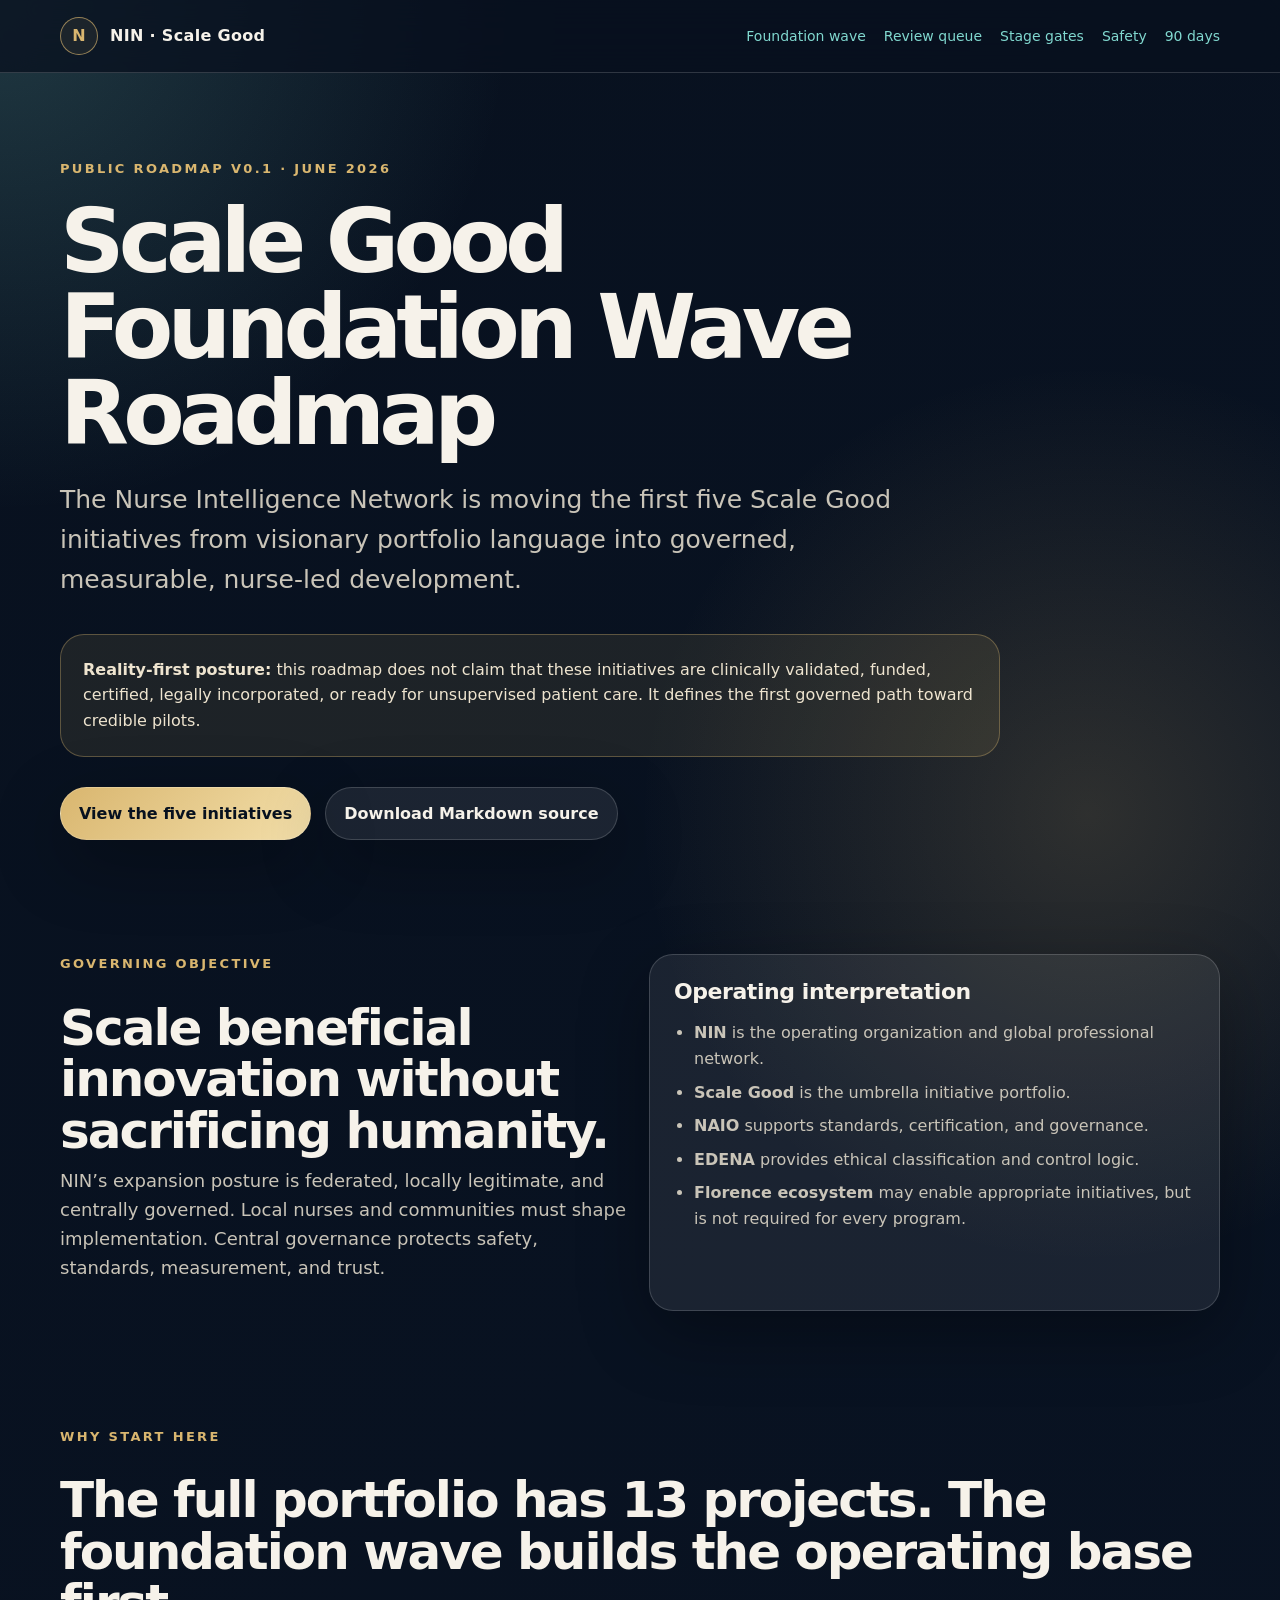
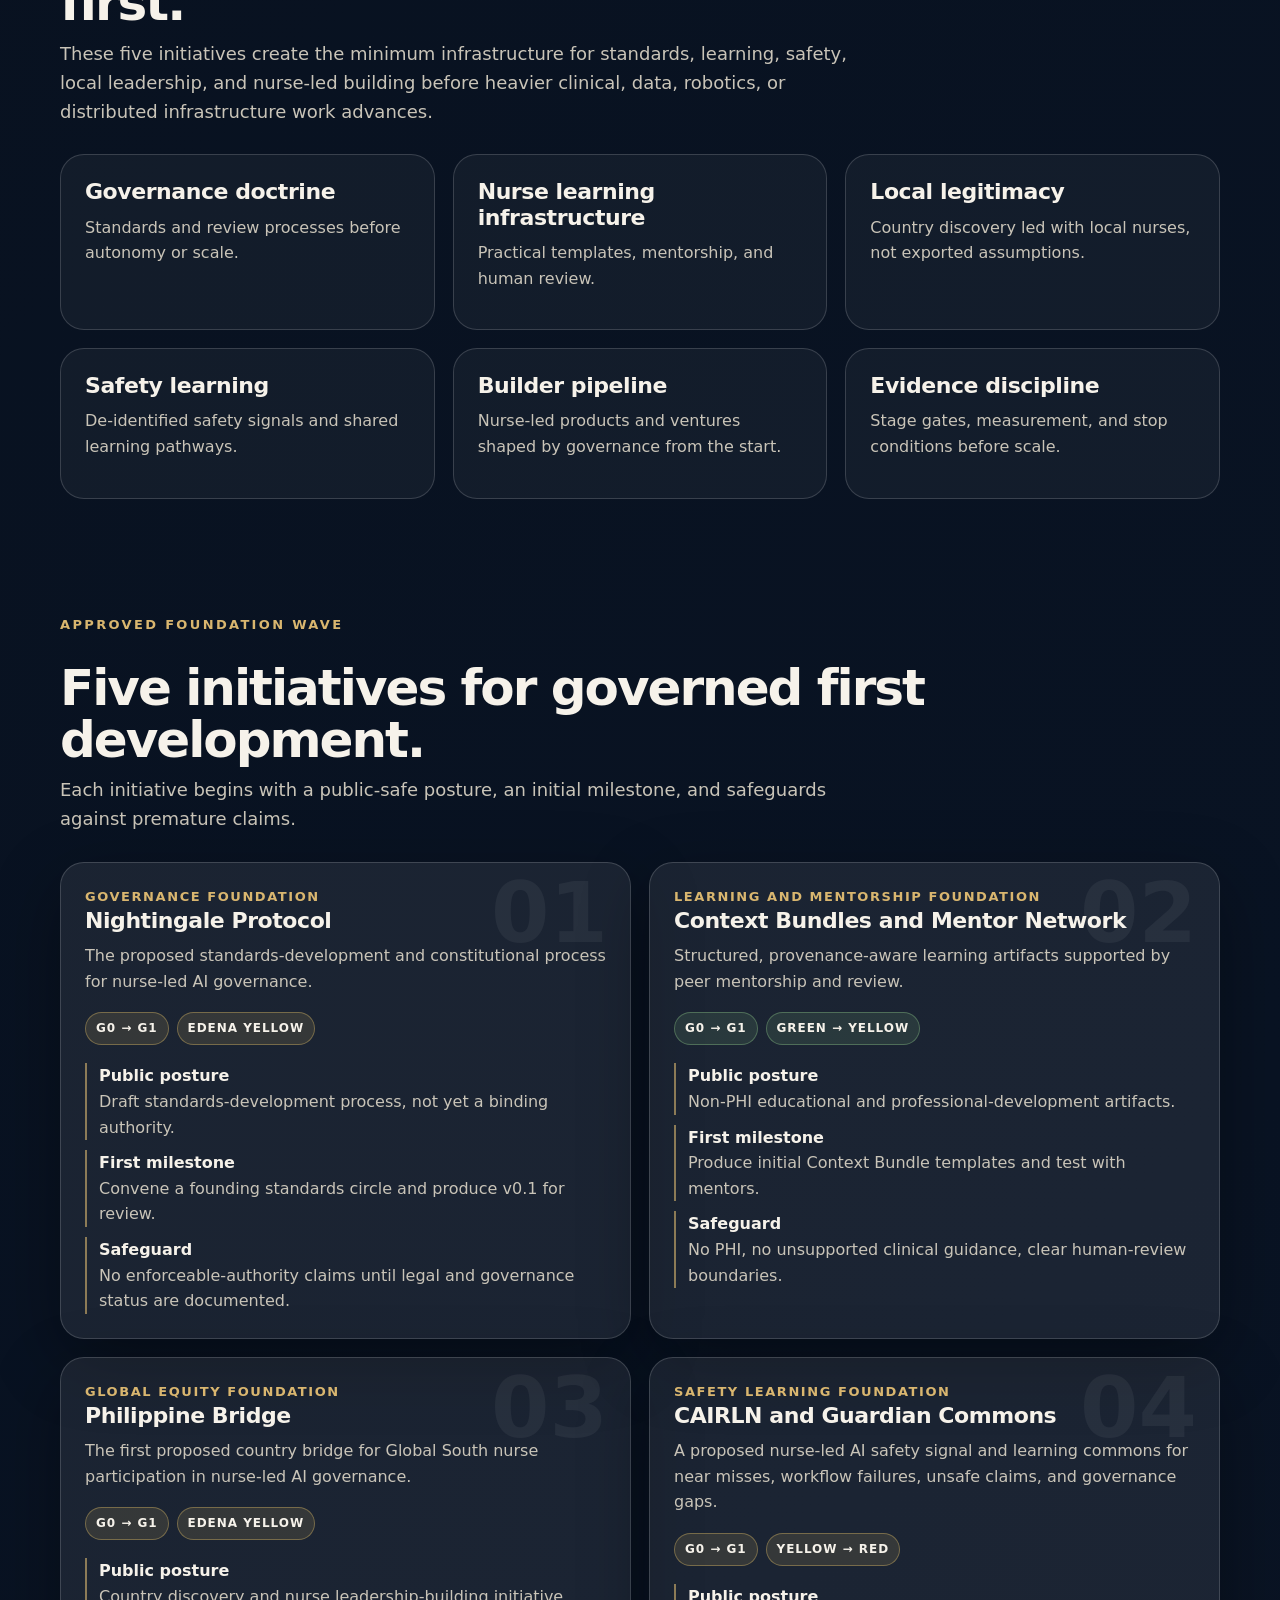
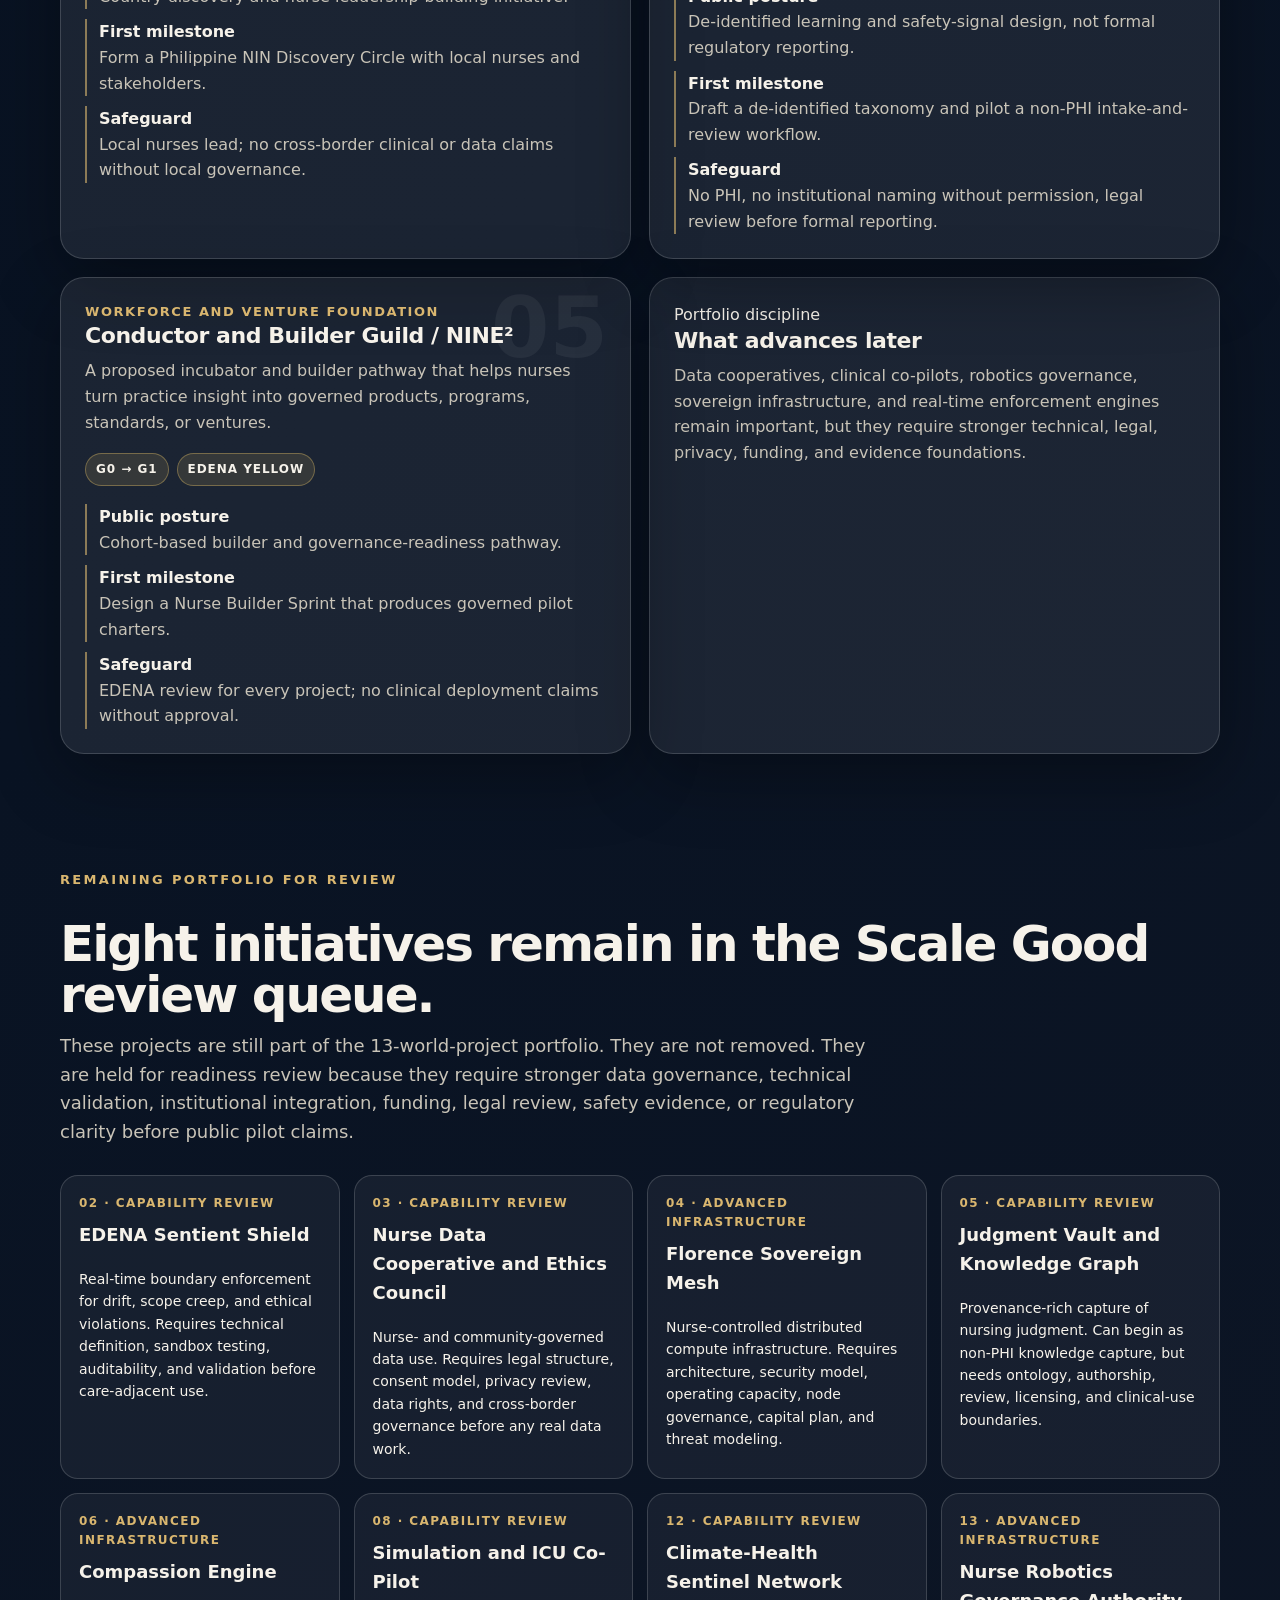
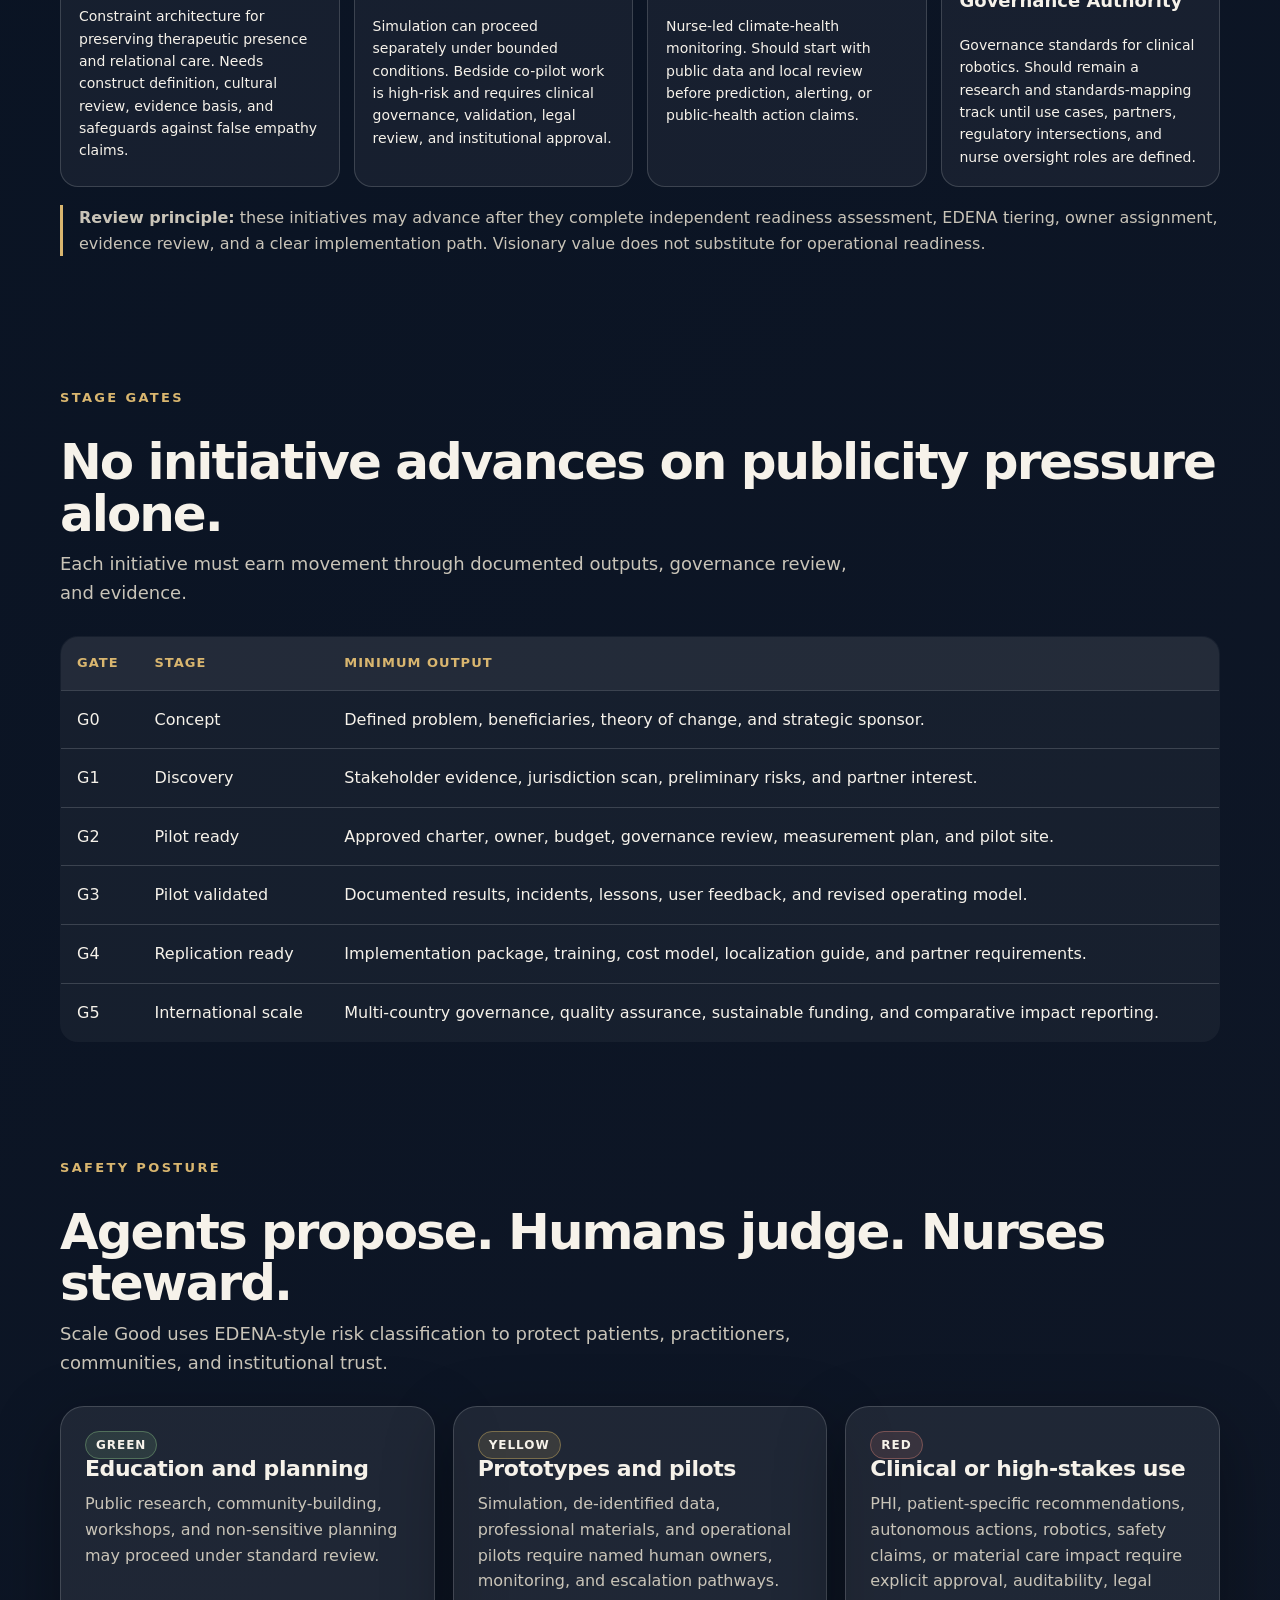
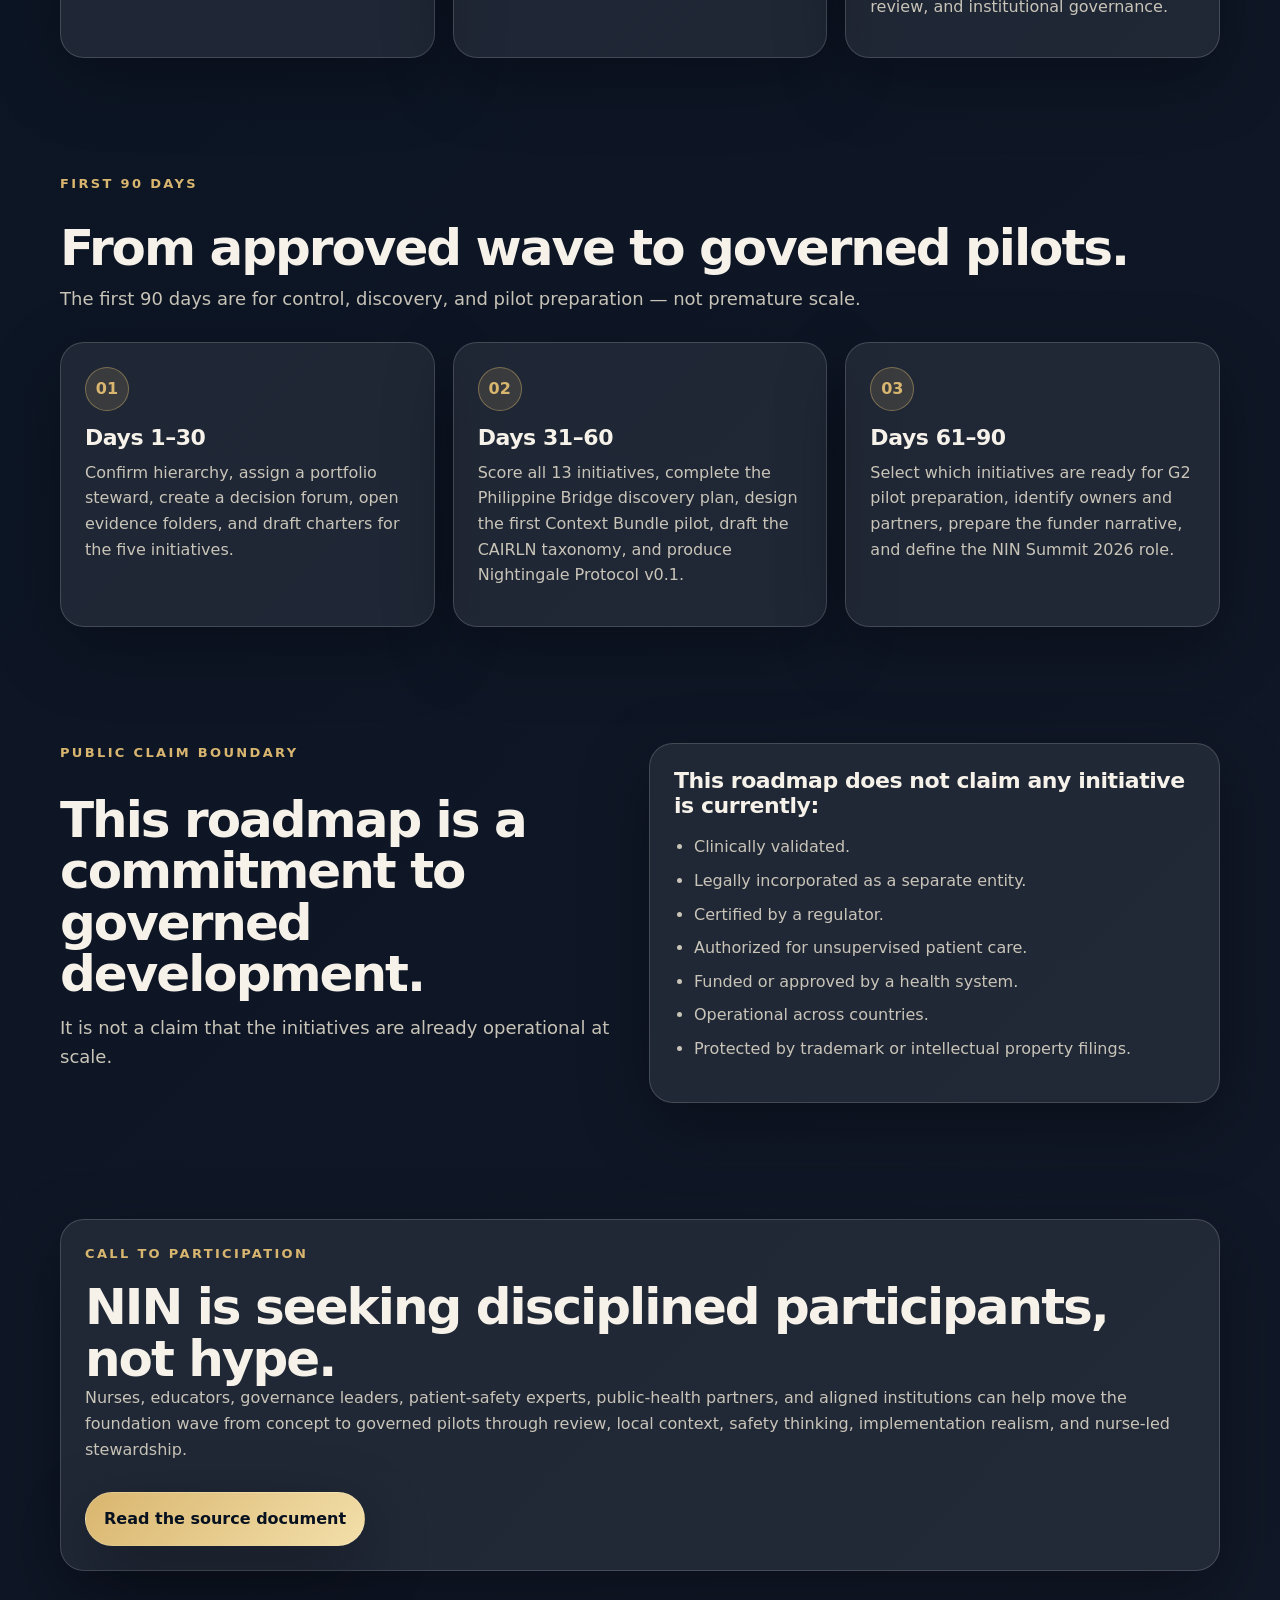
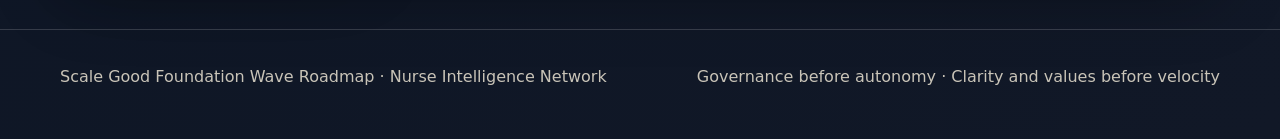
==== commit 9aee2302: "Add remaining Scale Good initiatives review queue" ====
--- a/index.html
+++ b/index.html
@@ -87,6 +87,12 @@
     th, td { padding: 16px; text-align: left; vertical-align: top; border-bottom: 1px solid var(--line); }
     th { color: var(--gold); font-size: 13px; letter-spacing: .08em; text-transform: uppercase; background: rgba(255,255,255,.055); }
     tr:last-child td { border-bottom: 0; }
+    .review-grid { display: grid; grid-template-columns: repeat(4, minmax(0,1fr)); gap: 14px; }
+    .review-card { padding: 18px; border-radius: 18px; background: rgba(255,255,255,.052); border: 1px solid var(--line); }
+    .review-card .num { color: var(--gold); font-weight: 900; letter-spacing: .12em; font-size: 12px; text-transform: uppercase; }
+    .review-card h3 { font-size: 18px; margin-top: 8px; }
+    .review-card p { font-size: 14px; margin-bottom: 0; }
+    .review-note { margin-top: 18px; border-left: 3px solid var(--gold); padding-left: 16px; color: var(--muted); }
     .timeline { counter-reset: step; display: grid; grid-template-columns: repeat(3, minmax(0,1fr)); gap: 18px; }
     .step { counter-increment: step; }
     .step:before { content: "0" counter(step); display: inline-grid; place-items: center; width: 42px; height: 42px; border-radius: 50%; background: rgba(217,182,111,.14); border: 1px solid rgba(217,182,111,.42); color: var(--gold); font-weight: 850; margin-bottom: 14px; }
@@ -95,7 +101,7 @@
     .footer { border-top: 1px solid var(--line); padding: 34px 0 50px; color: var(--muted); }
     .footer .wrap { display: flex; justify-content: space-between; gap: 20px; flex-wrap: wrap; }
     @media (max-width: 880px) {
-      .grid.three, .grid.two, .timeline { grid-template-columns: 1fr; }
+      .grid.three, .grid.two, .timeline, .review-grid { grid-template-columns: 1fr; }
       .navlinks { display: none; }
       h1 { letter-spacing: -.045em; }
       section { padding: 42px 0; }
@@ -108,6 +114,7 @@
       <div class="brand"><span class="mark">N</span><span>NIN · Scale Good</span></div>
       <div class="navlinks">
         <a href="#wave">Foundation wave</a>
+        <a href="#review">Review queue</a>
         <a href="#gates">Stage gates</a>
         <a href="#safety">Safety</a>
         <a href="#ninety">90 days</a>
@@ -246,6 +253,60 @@
       </div>
     </section>
 
+
+    <section id="review">
+      <div class="wrap">
+        <div class="section-title">
+          <div class="kicker">Remaining portfolio for review</div>
+          <h2>Eight initiatives remain in the Scale Good review queue.</h2>
+          <p>These projects are still part of the 13-world-project portfolio. They are not removed. They are held for readiness review because they require stronger data governance, technical validation, institutional integration, funding, legal review, safety evidence, or regulatory clarity before public pilot claims.</p>
+        </div>
+        <div class="review-grid">
+          <article class="review-card">
+            <div class="num">02 · Capability review</div>
+            <h3>EDENA Sentient Shield</h3>
+            <p>Real-time boundary enforcement for drift, scope creep, and ethical violations. Requires technical definition, sandbox testing, auditability, and validation before care-adjacent use.</p>
+          </article>
+          <article class="review-card">
+            <div class="num">03 · Capability review</div>
+            <h3>Nurse Data Cooperative and Ethics Council</h3>
+            <p>Nurse- and community-governed data use. Requires legal structure, consent model, privacy review, data rights, and cross-border governance before any real data work.</p>
+          </article>
+          <article class="review-card">
+            <div class="num">04 · Advanced infrastructure</div>
+            <h3>Florence Sovereign Mesh</h3>
+            <p>Nurse-controlled distributed compute infrastructure. Requires architecture, security model, operating capacity, node governance, capital plan, and threat modeling.</p>
+          </article>
+          <article class="review-card">
+            <div class="num">05 · Capability review</div>
+            <h3>Judgment Vault and Knowledge Graph</h3>
+            <p>Provenance-rich capture of nursing judgment. Can begin as non-PHI knowledge capture, but needs ontology, authorship, review, licensing, and clinical-use boundaries.</p>
+          </article>
+          <article class="review-card">
+            <div class="num">06 · Advanced infrastructure</div>
+            <h3>Compassion Engine</h3>
+            <p>Constraint architecture for preserving therapeutic presence and relational care. Needs construct definition, cultural review, evidence basis, and safeguards against false empathy claims.</p>
+          </article>
+          <article class="review-card">
+            <div class="num">08 · Capability review</div>
+            <h3>Simulation and ICU Co-Pilot</h3>
+            <p>Simulation can proceed separately under bounded conditions. Bedside co-pilot work is high-risk and requires clinical governance, validation, legal review, and institutional approval.</p>
+          </article>
+          <article class="review-card">
+            <div class="num">12 · Capability review</div>
+            <h3>Climate-Health Sentinel Network</h3>
+            <p>Nurse-led climate-health monitoring. Should start with public data and local review before prediction, alerting, or public-health action claims.</p>
+          </article>
+          <article class="review-card">
+            <div class="num">13 · Advanced infrastructure</div>
+            <h3>Nurse Robotics Governance Authority</h3>
+            <p>Governance standards for clinical robotics. Should remain a research and standards-mapping track until use cases, partners, regulatory intersections, and nurse oversight roles are defined.</p>
+          </article>
+        </div>
+        <p class="review-note"><strong>Review principle:</strong> these initiatives may advance after they complete independent readiness assessment, EDENA tiering, owner assignment, evidence review, and a clear implementation path. Visionary value does not substitute for operational readiness.</p>
+      </div>
+    </section>
+
     <section id="gates">
       <div class="wrap">
         <div class="section-title">
